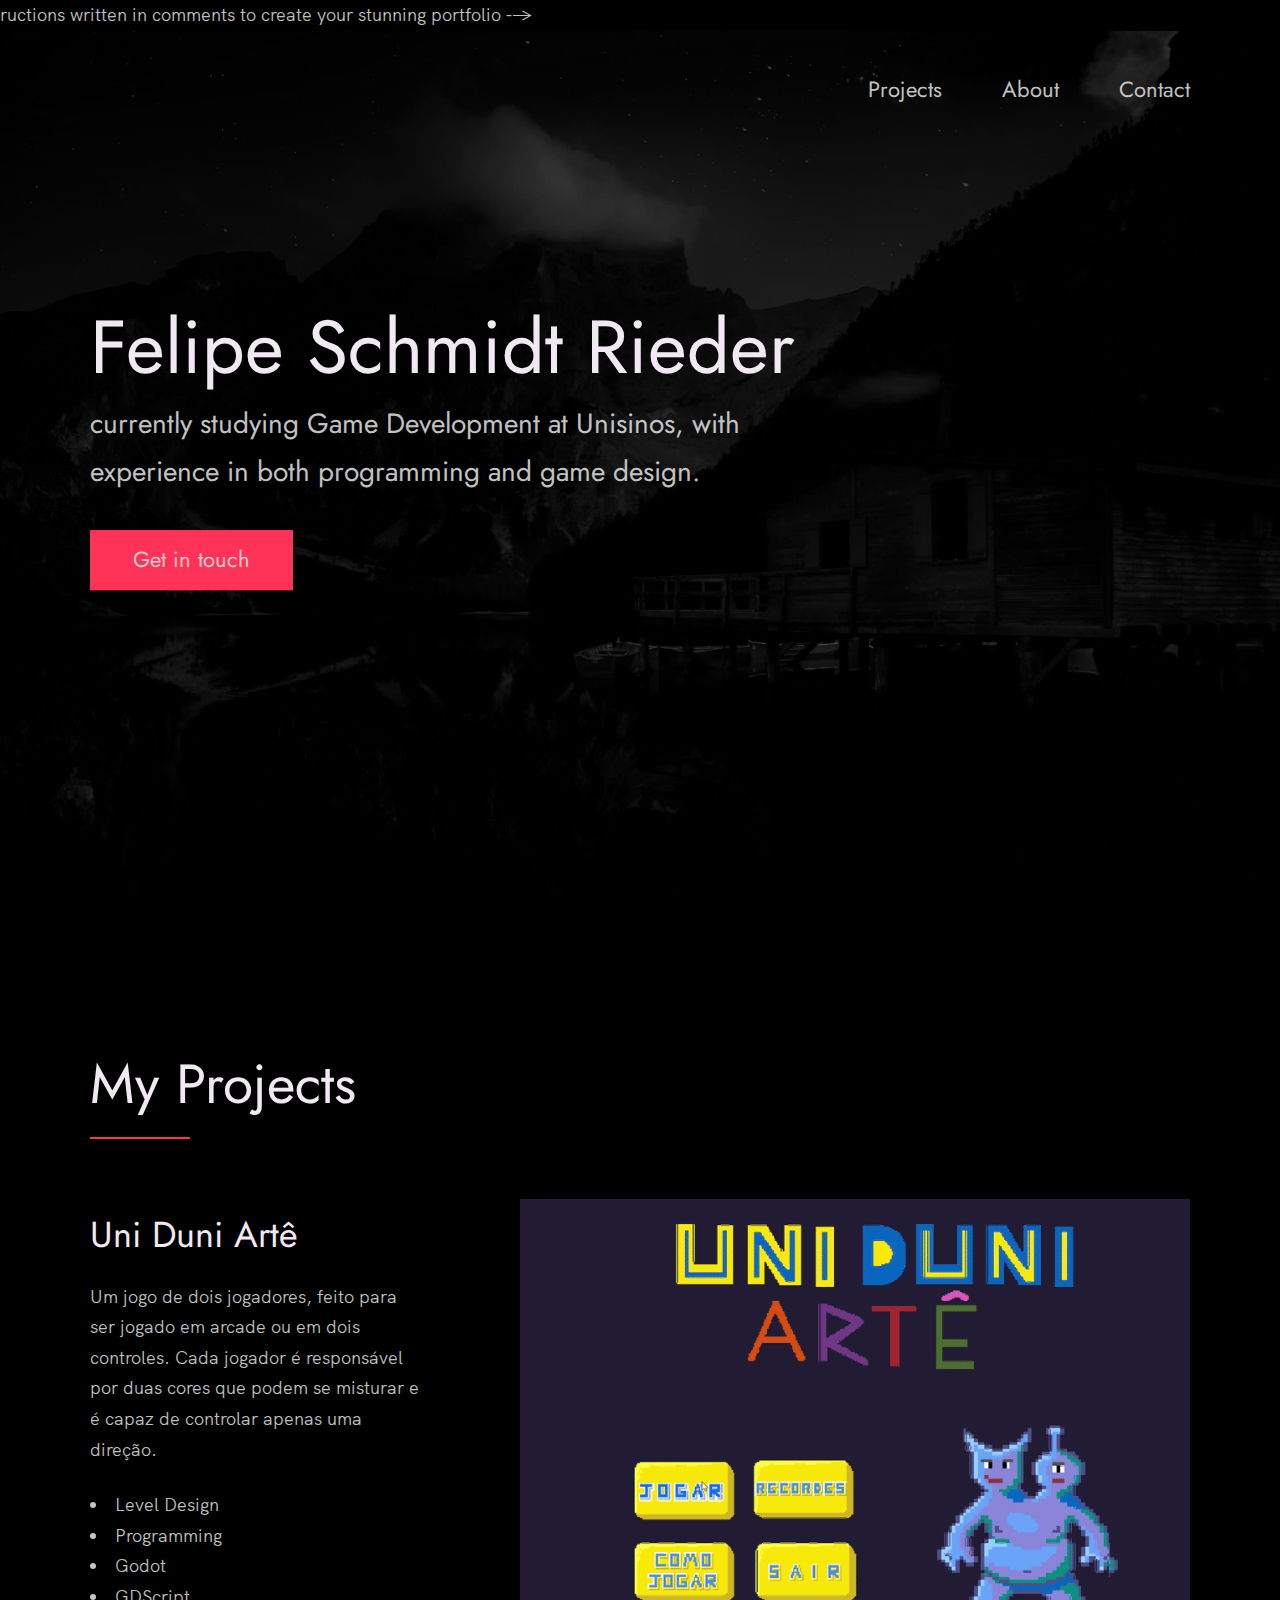
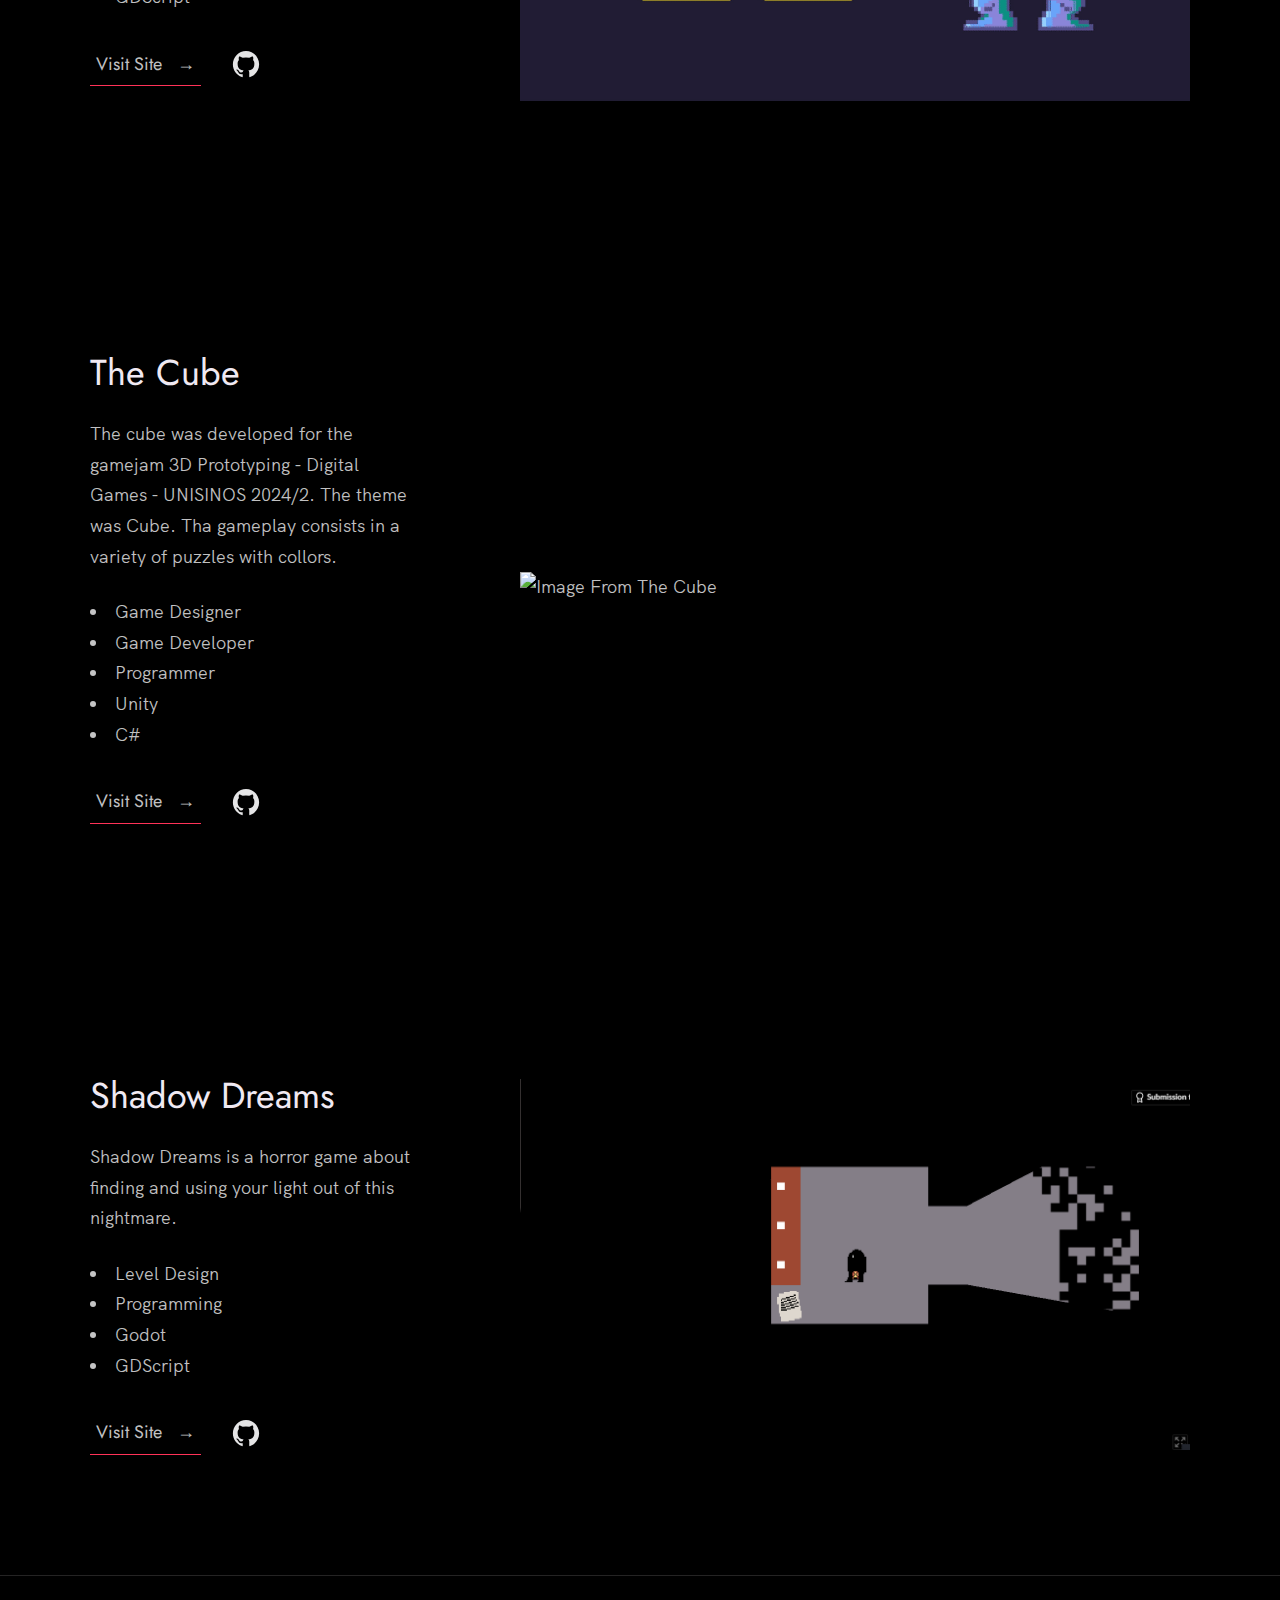
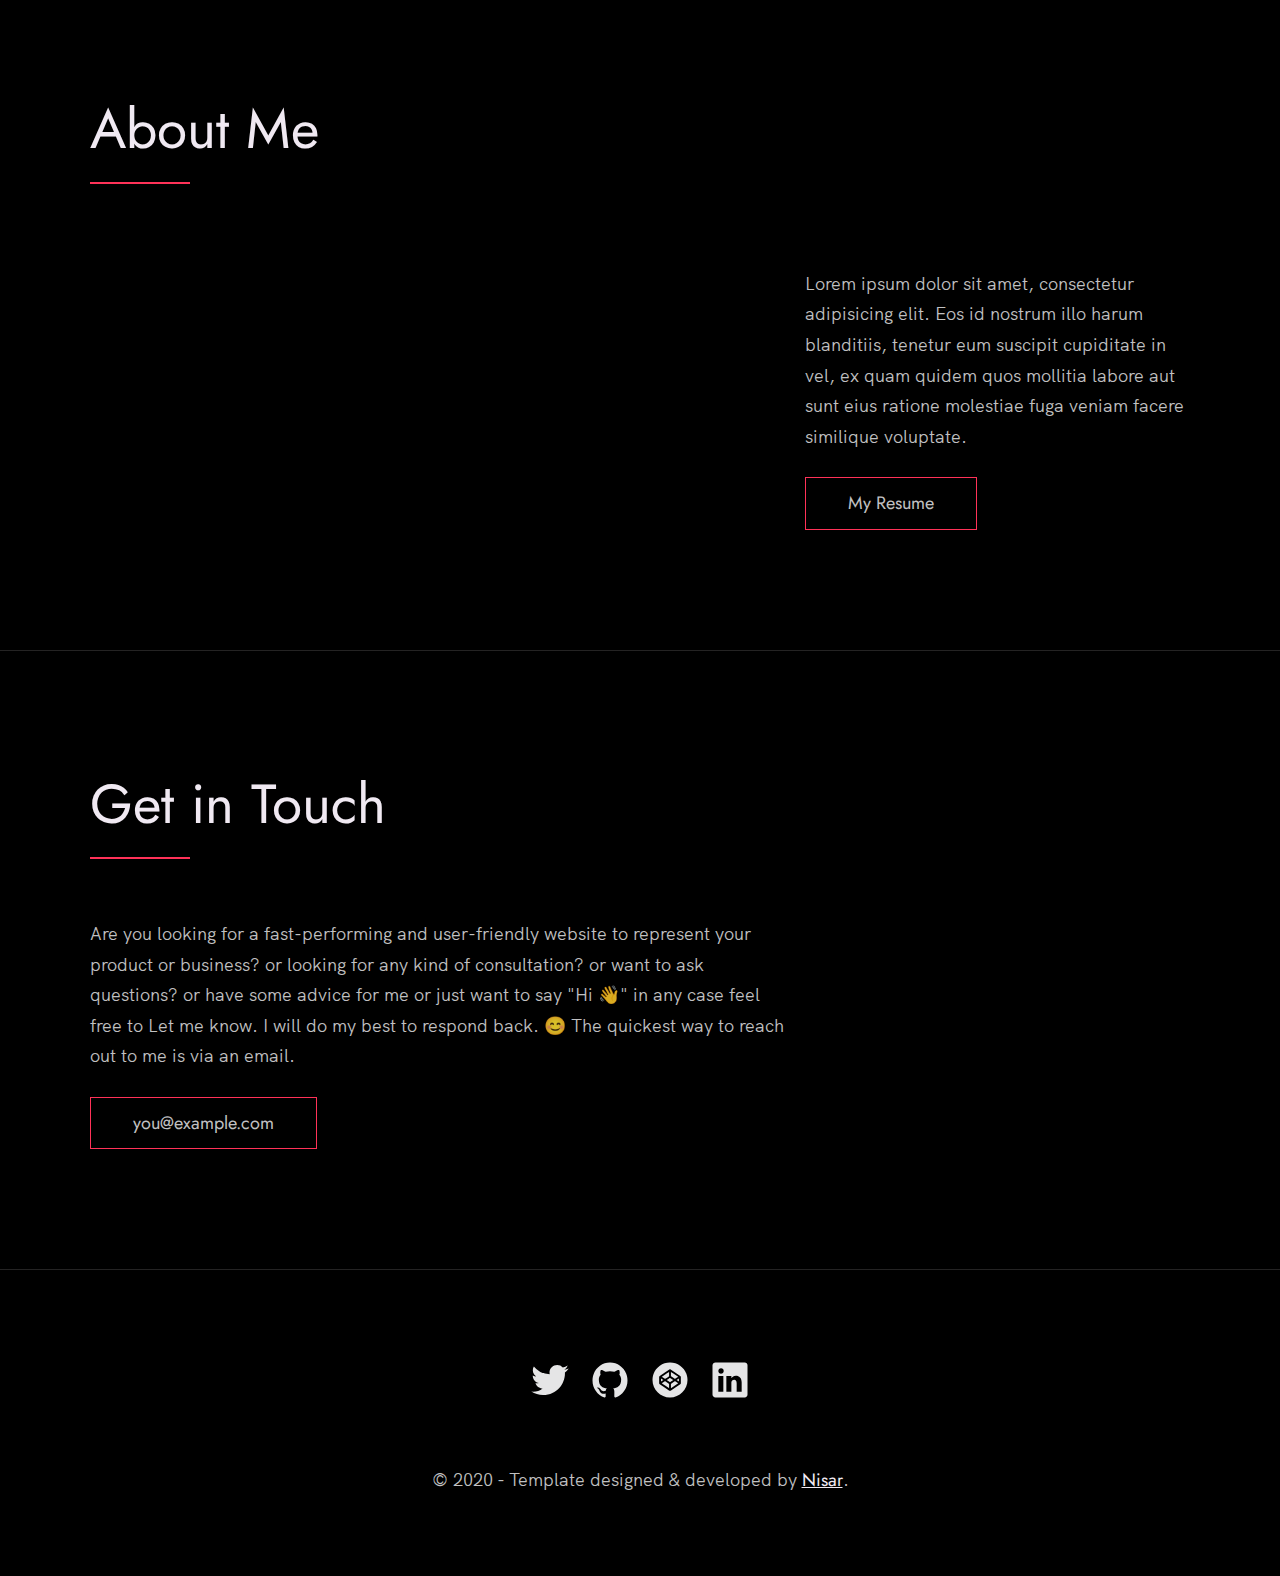
==== index.html @ ed2db5cf "Merge branch 'main' of https://github.com/feliperieder/githubPortfolio" ====
ructions written in comments to create your stunning portfolio
-->

<!DOCTYPE html>
<html lang="en">

<head>
  <meta charset="UTF-8" />
  <meta name="viewport" content="width=device-width, initial-scale=1.0" />
  <link rel="shortcut icon" type="image/png" href="./images/favicon.png" />

  <!-- Put your site title here -->
  <title>
    Felipe Schmidt Rieder | A Brazilian Game Dev
  </title>

  <meta name="Game Dev" content="A Brazilian game dev. Graduaiting in UNISINOS Porto Alegre as a Game developer. Familiarity with Godot and Unity. Have knowledge in Python, C# and C++">
  <!-- Add some coding keywords below, Ex: (React, CSS etc) -->
  <meta name="C#, Python, Unity, Godot, VSCode, GitHub" content="Felipe Schmidt Rieder, Godot Game Dev, Unity Game dev, Indie Game Dev, UNISINOS, C#, Python" />
  <link rel="stylesheet" href="index.css" />
</head>

<body>

  <!-- ***** Header ***** -->

  <header class="header" role="banner" id="top">
    <div class="row">
      <nav class="nav" role="navigation">
        <ul class="nav__items">
          <li class="nav__item"><a href="#work" class="nav__link">Projects</a></li>
          <li class="nav__item">
            <a href="#about" class="nav__link">About</a>
          </li>
          <li class="nav__item">
            <a href="#contact" class="nav__link">Contact</a>
          </li>
        </ul>
      </nav>
    </div>
    <div class="header__text-box row">
      <div class="header__text">
        <h1 class="heading-primary">
          <!-- Replace the following name with your name -->
          <span>Felipe Schmidt Rieder</span>
        </h1>
        <!-- Put a small paragraph about yourself -->
        <p>currently studying Game Development at Unisinos, with experience in both programming and game design.</p>
        <a href="#contact" class="btn btn--pink">Get in touch</a>
      </div>
    </div>
  </header>

  <main role="main">

    <!-- ***** Work ***** -->

    <section class="work" id="work">
      <div class="row">
        <h2>My Projects</h2>
        <div class="work__boxes">

          <div class="work__box">
            <div class="work__text">
              <h3>Uni Duni Artê</h3>
              <p>
                Um jogo de dois jogadores, feito para ser jogado em arcade ou em dois controles. Cada jogador é responsável por duas cores que podem se misturar e é capaz de controlar apenas uma direção.
              </p>
              <ul class="work__list">
                <li>Level Design</li>
                <li>Programming</li>
                <li>Godot</li>
                <li>GDScript</li>
              </ul>

              <div class="work__links">
                <a href="https://roedor.itch.io/uni-duni-art" target="_blank" class="link__text">
                  Visit Site <span>&rarr;</span>
                </a>
                <a href="https://github.com/feliperieder/ultimate-color" title="View Source Code" target="_blank">
                  <img src="./images/github.svg" class="work__code" alt="GitHub">
                </a>
              </div>
            </div>
            <div class="work__image-box">
              <img src="./images/UNIDUNIARTGIF.gif" class="work__image" alt="Gif from Uni Duni Artê" />
            </div>
          </div>

          <div class="work__box">
            <div class="work__text">
              <h3>The Cube</h3>
              <p>
                The cube was developed for the gamejam 3D Prototyping - Digital Games - UNISINOS 2024/2. The theme was Cube. Tha gameplay consists in a variety of puzzles with collors.
              </p>
              <ul class="work__list">
                <li>Game Designer</li>
                <li>Game Developer</li>
                <li>Programmer</li>
                <li>Unity</li>
                <li>C#</li>
              </ul>

              <div class="work__links">
                <a href="https://roedor.itch.io/the-cube" target="_blank" class="link__text">
                  Visit Site <span>&rarr;</span>
                </a>
                <a href="https://github.com/feliperieder/Point-and-Click" title="View Source Code" target="_blank">
                  <img src="./images/github.svg" class="work__code" title="View Source Code" alt="GitHub">
                </a>
              </div>
            </div>
            <div class="work__image-box">
              <img src="./images/POINTANDCLICKGIF.gif" class="work__image" alt="Image From The Cube" />
            </div>
          </div>

          <div class="work__box">
            <div class="work__text">
              <h3>Shadow Dreams</h3>
              <p>
                Shadow Dreams is a horror game about finding and using your light out of this nightmare.
              </p>
              <ul class="work__list">
                <li>Level Design</li>
                <li>Programming</li>
                <li>Godot</li>
                <li>GDScript</li>
              </ul>

              <div class="work__links">
                <a href="https://roedor.itch.io/shadow-dreams" target="_blank" class="link__text">
                  Visit Site <span>&rarr;</span>
                </a>
                <a href="https://github.com/feliperieder/ShadowDream" title="View Source Code" target="_blank">
                  <img src="./images/github.svg" class="work__code" title="View Source Code" alt="GitHub">
                </a>
              </div>
            </div>
            <div class="work__image-box">
              <img src="./images/Shadow Dreams.png" class="work__image" alt="Image from Shadow Dreams" />
            </div>
          </div>

        </div>
      </div>
    </section>

    <!-- ***** About ***** -->

    <section class="about" id="about">
      <div class="row">
        <h2>About Me</h2>
        <div class="about__content">
          <div class="about__text">
            <!-- Replace the below paragraph with info about yourself -->
            <p>
              Lorem ipsum dolor sit amet, consectetur adipisicing elit. Eos id
              nostrum illo harum blanditiis, tenetur eum suscipit cupiditate
              in vel, ex quam quidem quos mollitia labore aut sunt eius
              ratione molestiae fuga veniam facere similique voluptate.
            </p>
            <!-- Provide a link to your resume -->
            <a href="#" class="btn">My Resume</a>
          </div>

          <div class="about__photo-container">
            <!-- Add a nice photo of yourself -->
            <img class="about__photo" src="./images/syed-ali-hussnain.jpg" alt="" />
          </div>
        </div>
      </div>
    </section>
  </main>

  <!-- ***** Contact ***** -->

  <section class="contact" id="contact">
    <div class="row">
      <h2>Get in Touch</h2>
      <div class="contact__info">
        <p>
          Are you looking for a fast-performing and user-friendly website to
          represent your product or business? or looking for any kind of
          consultation? or want to ask questions? or have some advice for me
          or just want to say "Hi 👋" in any case feel free to Let me know. I
          will do my best to respond back. 😊 The quickest way to reach out to
          me is via an email.
        </p>
        <!-- Replace the email with yours -->
        <a href="mailto:you@example.com" class="btn">you@example.com</a>
      </div>
    </div>
  </section>

  <!-- ***** Footer ***** -->

  <footer role="contentinfo" class="footer">
    <div class="row">
      <!-- Update the links to point to your accounts -->
      <ul class="footer__social-links">
        <li class="footer__social-link-item">
          <a href="https://twitter.com/nisarhassan12/" title="Link to Twitter Profile">
            <img src="./images/twitter.svg" class="footer__social-image" alt="Twitter">
          </a>
        </li>
        <li class="footer__social-link-item">
          <a href="https://github.com/nisarhassan12/" title="Link to Github Profile">
            <img src="./images/github.svg" class="footer__social-image" alt="Github">
          </a>
        </li>
        <li class="footer__social-link-item">
          <a href="https://codepen.io/nisar_hassan" title="Link to Codepen Profile">
            <img src="./images/codepen.svg" class="footer__social-image" alt="Codepen">
          </a>
        </li>
        <li class="footer__social-link-item">
          <a href=https://www.linkedin.com/in/nisar-hassan-naqvi-413466199/">
            <img src="./images/linkedin.svg" title="Link to Linkedin Profile" class="footer__social-image" alt="Linkedin">
          </a>
        </li>
      </ul>

      <!-- If you give me some credit by keeping the below paragraph, will be huge for me 😊 Thanks. -->
      <p>
        &copy; 2020 - Template designed & developed by <a href="https://nisar.dev" class="link">Nisar</a>.
      </p>
      <div class="footer__github-buttons">
        <iframe
          src="https://ghbtns.com/github-btn.html?user=nisarhassan12&repo=portfolio-template&type=watch&count=true"
          frameborder="0" scrolling="0" width="170" height="20" title="Watch Portfolio Template on GitHub">
        </iframe>
      </div>
    </div>
  </footer>

  <a href="#top" class="back-to-top" title="Back to Top">
    <img src="./images/arrow-up.svg" alt="Back to Top" class="back-to-top__image"/>
  </a>
  <script src="./index.js"></script>
</body>

</html>
---- index.css ----
/* --------------------------------------- */
/* ----- Basic Setup ----- */
/* --------------------------------------- */

@font-face {
    font-family: 'Hk Grotesk';
    font-style: normal;
    font-weight: 400;
    src: url('./fonts/HKGrotesk-Regular.woff') format('woff');
}

@font-face {
    font-family: 'Jost';
    font-style: normal;
    font-weight: 400;
    src: url('./fonts/Jost-Regular.ttf') format('woff');
}

* {
    margin: 0;
    padding: 0;
    box-sizing: inherit;
}

:root {
    --font-size-small: 1.8rem;
    --font-size-normal: 2.2rem;
    --font-size-medium: 2.8rem;
    --font-size-medium-1: 3.6rem;
    --font-size-large: 5.5rem;
    --font-size-huge: 7.5rem;
    --font-stack: 'Hk Grotesk', sans-serif;

    --line-height-normal: 1.7;
    --line-height-small: 1.2;

    --black: #000;
    --pink: #ff3258;
    --white: #f0e9f2;
    --white-1: #e5e5e6da;


    --container-max-width: 1180px;
    --container-normal-width: 800px;
    --container-medium-width: 700px; 
    --container-small-width: 500px;

    --gutter-huge: 12rem;
    --gutter-medium: 6rem;
    --gutter-normal: 3rem;
    --gutter-small-1: 2.5rem;
    --gutter-small: 2rem;

    --border-light: 1px solid rgb(36, 35, 35);
}

html {
    font-size: 62.5%; /* (16/10)*100 = 62.5% => 1rem = 10px */
    box-sizing: border-box;
    scroll-behavior: smooth;
}

@media(max-width: 1000px) {
    html {
        font-size: 52%;
    }
}

body {
    font-size: var(--font-size-small);
    font-family: var(--font-stack);
    font-weight: 400;
    color: var(--white-1);
    line-height: var(--line-height-normal);
    background: var(--black);
    overflow-x: hidden;
}

.row {
    max-width: var(--container-max-width);
    margin: 0 auto;
}

@media(max-width: 1340px) {
    .row {
        max-width: 1100px;
    }
}

@media(max-width: 1240px) {
    .row {
        padding: 0 var(--gutter-medium);
    }
}

@media(max-width: 600px) {
    .row {
        padding: 0 var(--gutter-normal);
    }
}

@media(max-width: 600px) {
    .row {
        padding: 0 var(--gutter-small);
    }
}

section {
    padding: var(--gutter-huge) 0;
    border-bottom: var(--border-light);
}

img {
    object-fit: contain;
    max-width: 100%;
}

/* --------------------------------------- */
/* ----- Headlines and Paragraphs ----- */
/* --------------------------------------- */

h1,
h2,
h3 {
    font-family: 'Jost', sans-serif;
    font-weight: 400;
    line-height: var(--line-height-small);
    color: var(--white);
}

.heading-primary {
    line-height: 1;
    font-size: var(--font-size-huge);
    font-weight: 400;
}

@media(max-width: 900px) {
    .heading-primary {
        font-size: 6.5rem;
    }
}

h2 {
    font-size: var(--font-size-large);
    margin-bottom: var(--gutter-medium);
}

h2::after {
    content: '';
    display: block;
    height: 2px;
    width: 10rem;
    background: var(--pink);
    margin: var(--gutter-small) 0;
}

h3 {
    font-size: var(--font-size-medium-1);
    margin-bottom: var(--gutter-small);
}

@media(max-width: 500px) {
    .heading-primary {
        font-size: var(--font-size-large);
    }

    h2 {
        font-size: var(--font-size-medium-1);
    }

    h3 {
        font-size: var(--font-size-medium);
    }
}

p {
    margin: var(--gutter-small-1) 0;
}

@media(max-width: 900px) {
    p { 
        max-width: var(--container-small-width);
    }
}

/* --------------------------------------- */
/* ----- Buttons and Links ----- */
/* --------------------------------------- */

a {
    color: var(--white);
    font-weight: 400;
    font-family: 'Jost', sans-serif;
    transition: all .2s;
    outline: 2px solid transparent;
}

::-moz-focus-inner {
    border: 0;
}

button:focus,
a:focus {
    outline: 2px solid var(--pink);
}

body:not(.user-is-tabbing) button:focus,
body:not(.user-is-tabbing) a:focus {
    outline: none;
}

.link:hover {
    color: var(--pink);
}

.btn {
    position: relative;
    display: inline-block;
    padding: 1rem 4.2rem;
    text-decoration: none;
    color: inherit;
    border: 1px solid  var(--pink);
    font-weight: 400;
}

.btn:focus {
    outline: none;
}

.btn::after {
    content: '';
    display: block;
    position: absolute;
    top: 0;
    left: 0;
    right: 100%;
    background: var(--white);
    height: 100%;
    z-index: -1;
    transition: all 0.2s cubic-bezier(1, 0.68, 0.16, 0.9);
}

.btn:hover::after,
.btn:focus::after {
    right: 0;
    background: var(--pink);
}

.btn--pink {
    background: var(--pink);
    transition: all 0.2s;
}

.btn--pink::after {
    display: none;
}

.btn--pink:hover,
.btn--pink:focus {
    background: transparent;
}

.link__text {
    position: relative;
    display: inline-block;
    padding: .6rem;
    color: inherit;
    text-decoration: none;
    border-bottom: 1px solid var(--pink);
}

.link__text::after {
    content: '';
    display: block;
    position: absolute;
    top: 0;
    left: 0;
    right: 100%;
    background: var(--white);
    height: 100%;
    z-index: -1;
    transition: all 0.2s cubic-bezier(1, 0.68, 0.16, 0.9);
}

.link__text:focus {
    outline: none;
}

.link__text:hover::after,
.link__text:focus:after {
    right: 0;
    background: var(--pink);
}

.link__text span {
    padding-left: 1rem;
    font-family: sans-serif;
}

/* ----- Back to Top ----- */

.back-to-top {
    position: fixed;
    bottom: 4rem;
    right: 4rem;
    display: flex;
    justify-content: center;
    align-items: center;
    height: 5.5rem;
    width: 5.5rem;
    background-color: var(--pink);
    border-radius: 50%;
    z-index: 10;
    visibility: hidden;
    transition: all .4s;
}

.back-to-top__image {
    height: 70%;
}

@media(max-width: 900px) {
    .back-to-top {
        right: 2rem;
    }
}

@media(max-width: 500px) {
    .back-to-top {
        right: 1rem;
    }
}

/* --------------------------------------- */
/* ----- Navigation ----- */
/* --------------------------------------- */

.nav {
    display: flex;
    justify-content: flex-end;
    padding: var(--gutter-normal) 0;
}

.nav__items {
    display: flex;
    list-style: none;
}

.nav__item:not(:last-child) {
    margin-right: var(--gutter-medium);
}

@media(max-width: 500px) {
    .nav {
        justify-content: center;
    }
}

@media(max-width: 400px) {
    .nav__item:not(:last-child) {
        margin-right: var(--gutter-normal);
    }
}

@media(max-width: 300px) {
    .nav {
        font-size: var(--font-size-small);
    }
}

.nav__link {
    position: relative;
    display: inline-block;
    padding: 1rem 0;
    text-decoration: none;
    color: inherit;
    transition: all .2s;
}

.nav__link::after {
    content: '';
    position: absolute;
    bottom: 0;
    left: 0;
    right: 100%;
    display: inline-block;
    height: 1rem;
    background: var(--white);
    transition: all 0.25s cubic-bezier(1, 0.68, 0.16, 0.9);
}

.nav__link:hover {
    color: var(--pink);
}

.nav__link:hover::after {
    right: 0;
    height: 2px;
    background: var(--pink);
}

/* --------------------------------------- */
/* ----- Header ----- */
/* --------------------------------------- */

.header {
    background: linear-gradient(rgba(0,0,0, .1), rgba(0,0,0, .4)), 
        url('./images/header.jpg');
    height: 100vh;
    background-size: cover;
    background-position: center;
    background-attachment: fixed;
    font-size: var(--font-size-normal);
}

.header__text {
    position: absolute;
    top: 50%;
    transform: translateY(-50%);
}

.header__text p {
    margin: 1.5rem 0 3.5rem;
    max-width: var(--container-medium-width);
    font-family: 'Jost', sans-serif;
    font-size: var(--font-size-medium);
}

@media(max-width: 500px) {
    .header {
        text-align: center;
    }

    .header__text p {
        transform: scale(.8);
    }
}

/* --------------------------------------- */
/* ----- Work ----- */
/* --------------------------------------- */

.work__box {
    display: flex;
    align-items: center;
}

@media(max-width: 900px) {
    .work__box {
        align-items: initial;
        flex-direction: column-reverse;
    }
}

.work__box:not(:last-child) {
    margin-bottom: 25rem;
}

@media(max-width: 500px) {
    .work__box:not(:last-child) {
        margin-bottom: 20rem;
    }
}

.work__links {
    display: flex;
    align-items: center;
}

.work__text {
    flex: 0 0 30%;
}

.work__list {
    /* list-style-type: square; */
    list-style-position: inside;
    margin-bottom: var(--gutter-normal);
}

.work__code {
    display: block;
    height: 3rem;
    margin-left: var(--gutter-normal);
    transition: all .3s;
}

.work__code:hover {
    transform: scale(1.2);
}

.work__image-box {
    margin-bottom: var(--gutter-normal);
}

@media(min-width: 901px) {
    .work__image-box {
        flex: 1;
        margin: 0 0 0 10rem;
    }
}

@media(max-width: 900px) {
    .work__code {
        height: 4rem;
    }
}

/* --------------------------------------- */
/* ----- Clients ----- */
/* --------------------------------------- */

.client__logos {
    display: flex;
    justify-content: space-between;
    filter: invert(100%) grayscale(100%) opacity(.8);
}

.client__logo {
    height: 6.5rem;
    max-width: 18rem;
}

@media(max-width: 1240px) {
    .client__logos {
        overflow-x: scroll;
        padding: var(--gutter-normal);
    }

    .client__logo:not(:last-of-type) {
        margin-right: var(--gutter-medium);
    }
}

/* --------------------------------------- */
/* ----- About ----- */
/* --------------------------------------- */

.about__content {
    display: flex;
    flex-direction: row-reverse;
    align-items: center;
}

@media(max-width: 900px) {
    .about__content {
        flex-direction: column-reverse;
        align-items: initial;
    }
}

.about__photo-container {
    margin-bottom: var(--gutter-normal);
}

@media(min-width: 901px) {
    .about__text {
        flex: 0 0 35%;
    }
    
    .about__photo-container {
        flex: 1;
        margin: 0 var(--gutter-huge) 0 0;
    }
}

/* --------------------------------------- */
/* ----- Contact ----- */
/* --------------------------------------- */

.contact__info {
    max-width: var(--container-medium-width);
}

/* --------------------------------------- */
/* ----- Footer ----- */
/* --------------------------------------- */

.footer {
    text-align: center;
    padding: var(--gutter-medium) 0 var(--gutter-normal);
}

.footer__social-links {
    display: flex;
    justify-content: center;
    padding: var(--gutter-normal) 0;
    list-style: none;
}

.footer__social-link-item:not(:last-of-type) {
    margin-right: var(--gutter-small);
}

.footer__social-image {
    height: 4rem;
}

.footer__github-buttons {
    display: flex;
    justify-content: center;
}

.footer__github-buttons iframe {
    height: 2.5rem;
    width: 84px;
    transform: translateY(3px);
}

@media(max-width: 500px) {
    .footer {
        padding: var(--gutter-medium) 0;
    } 
}
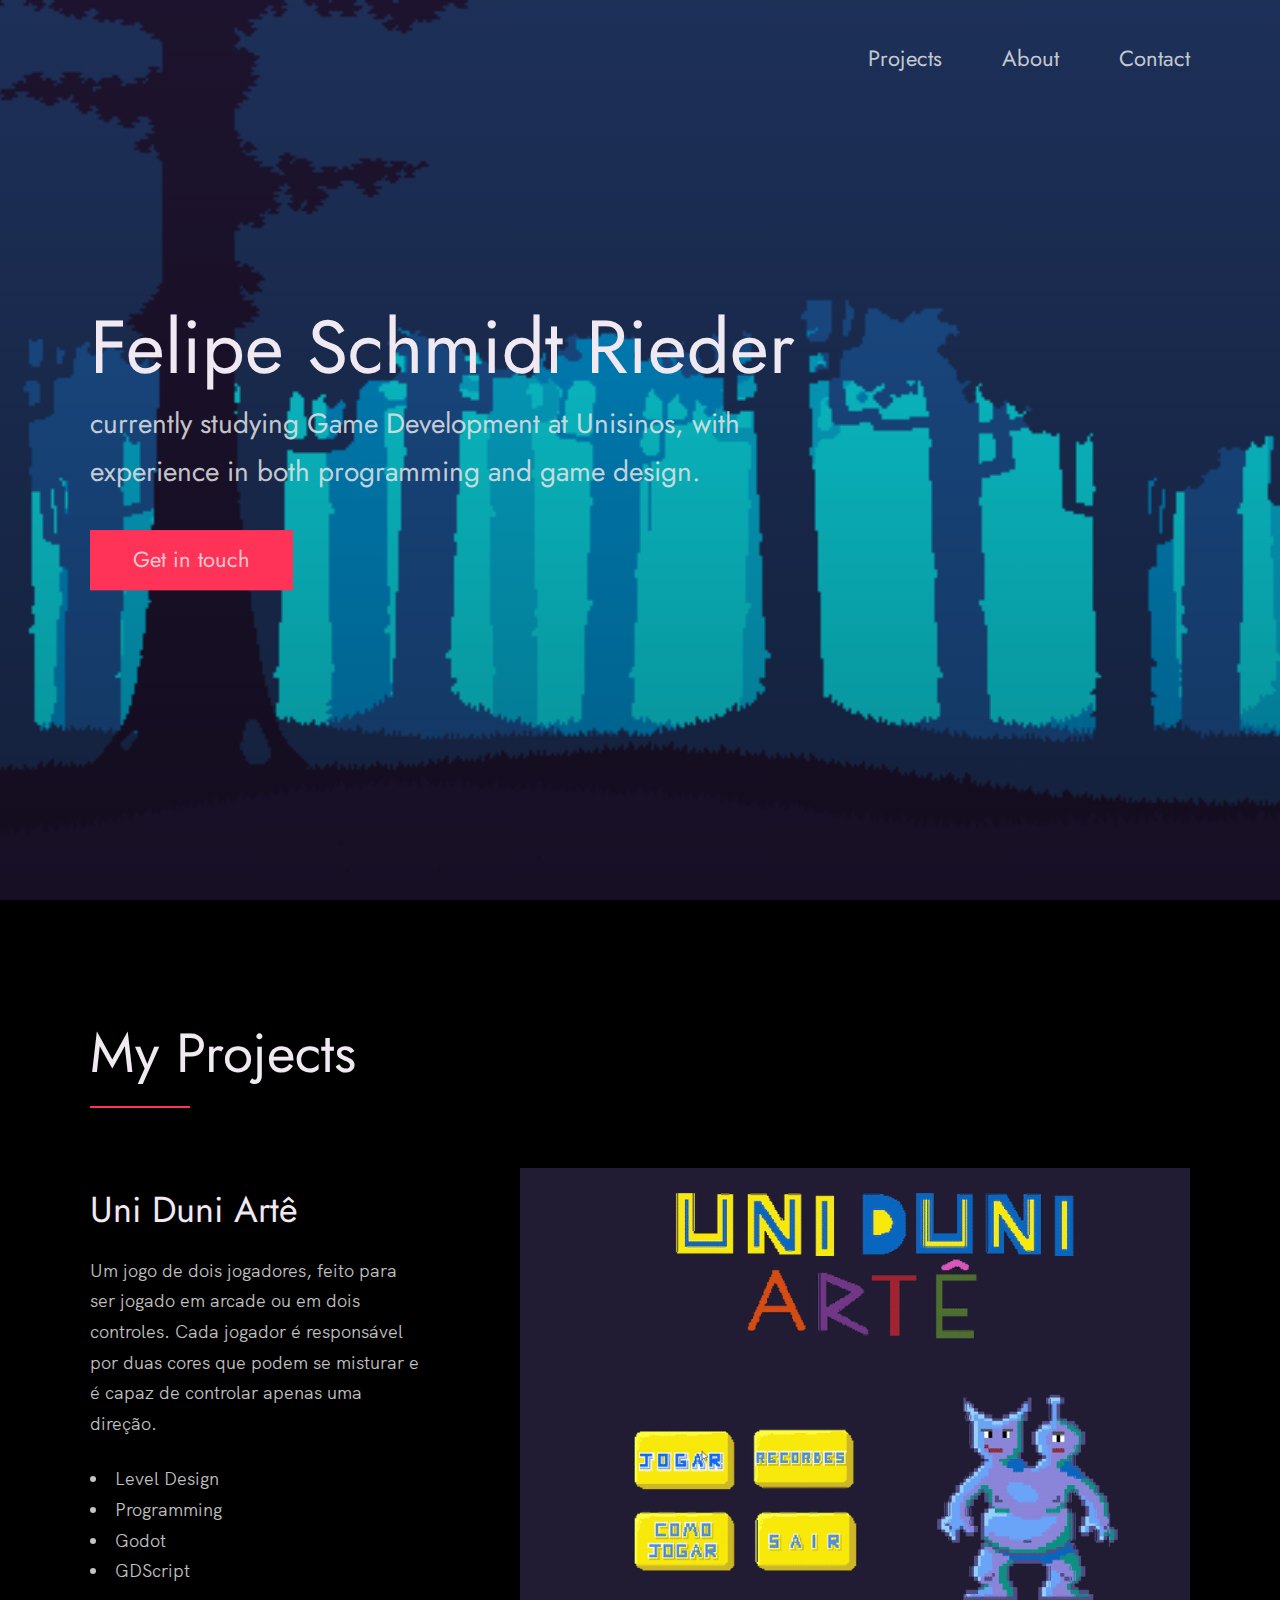
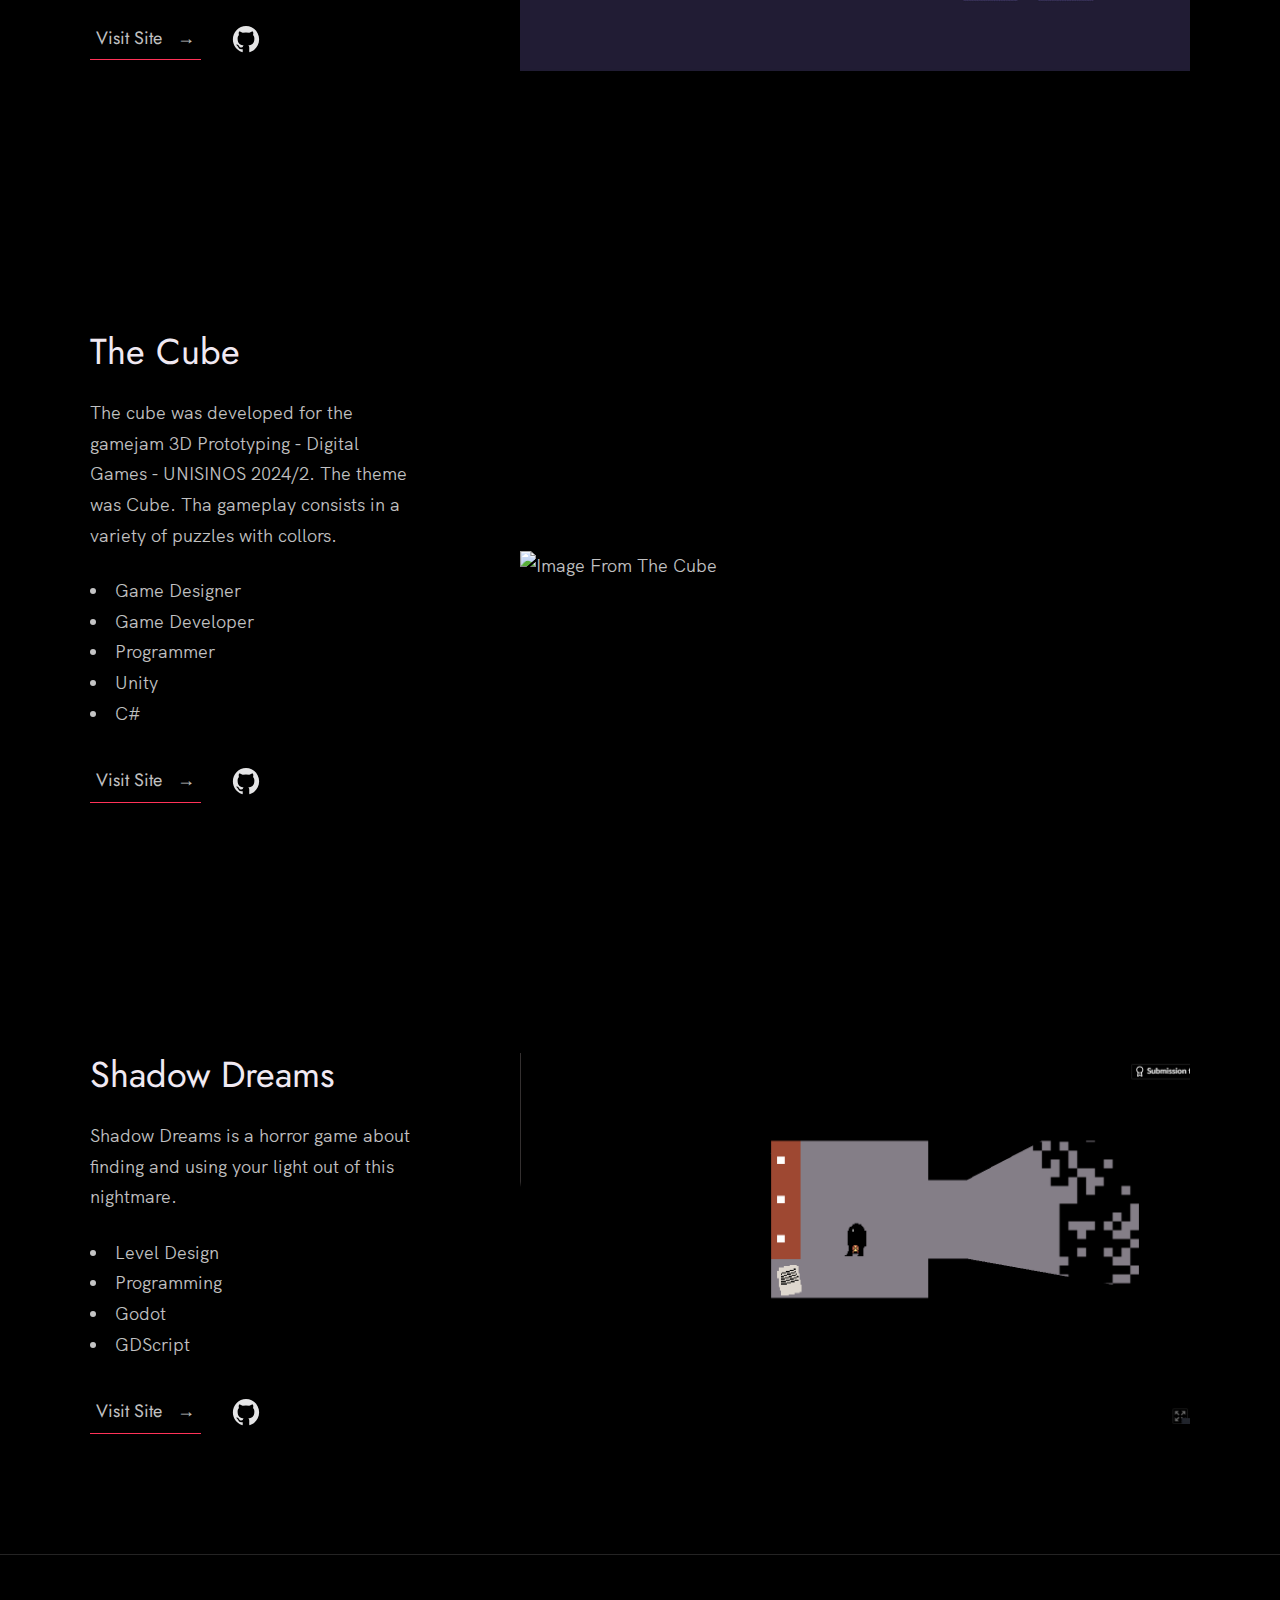
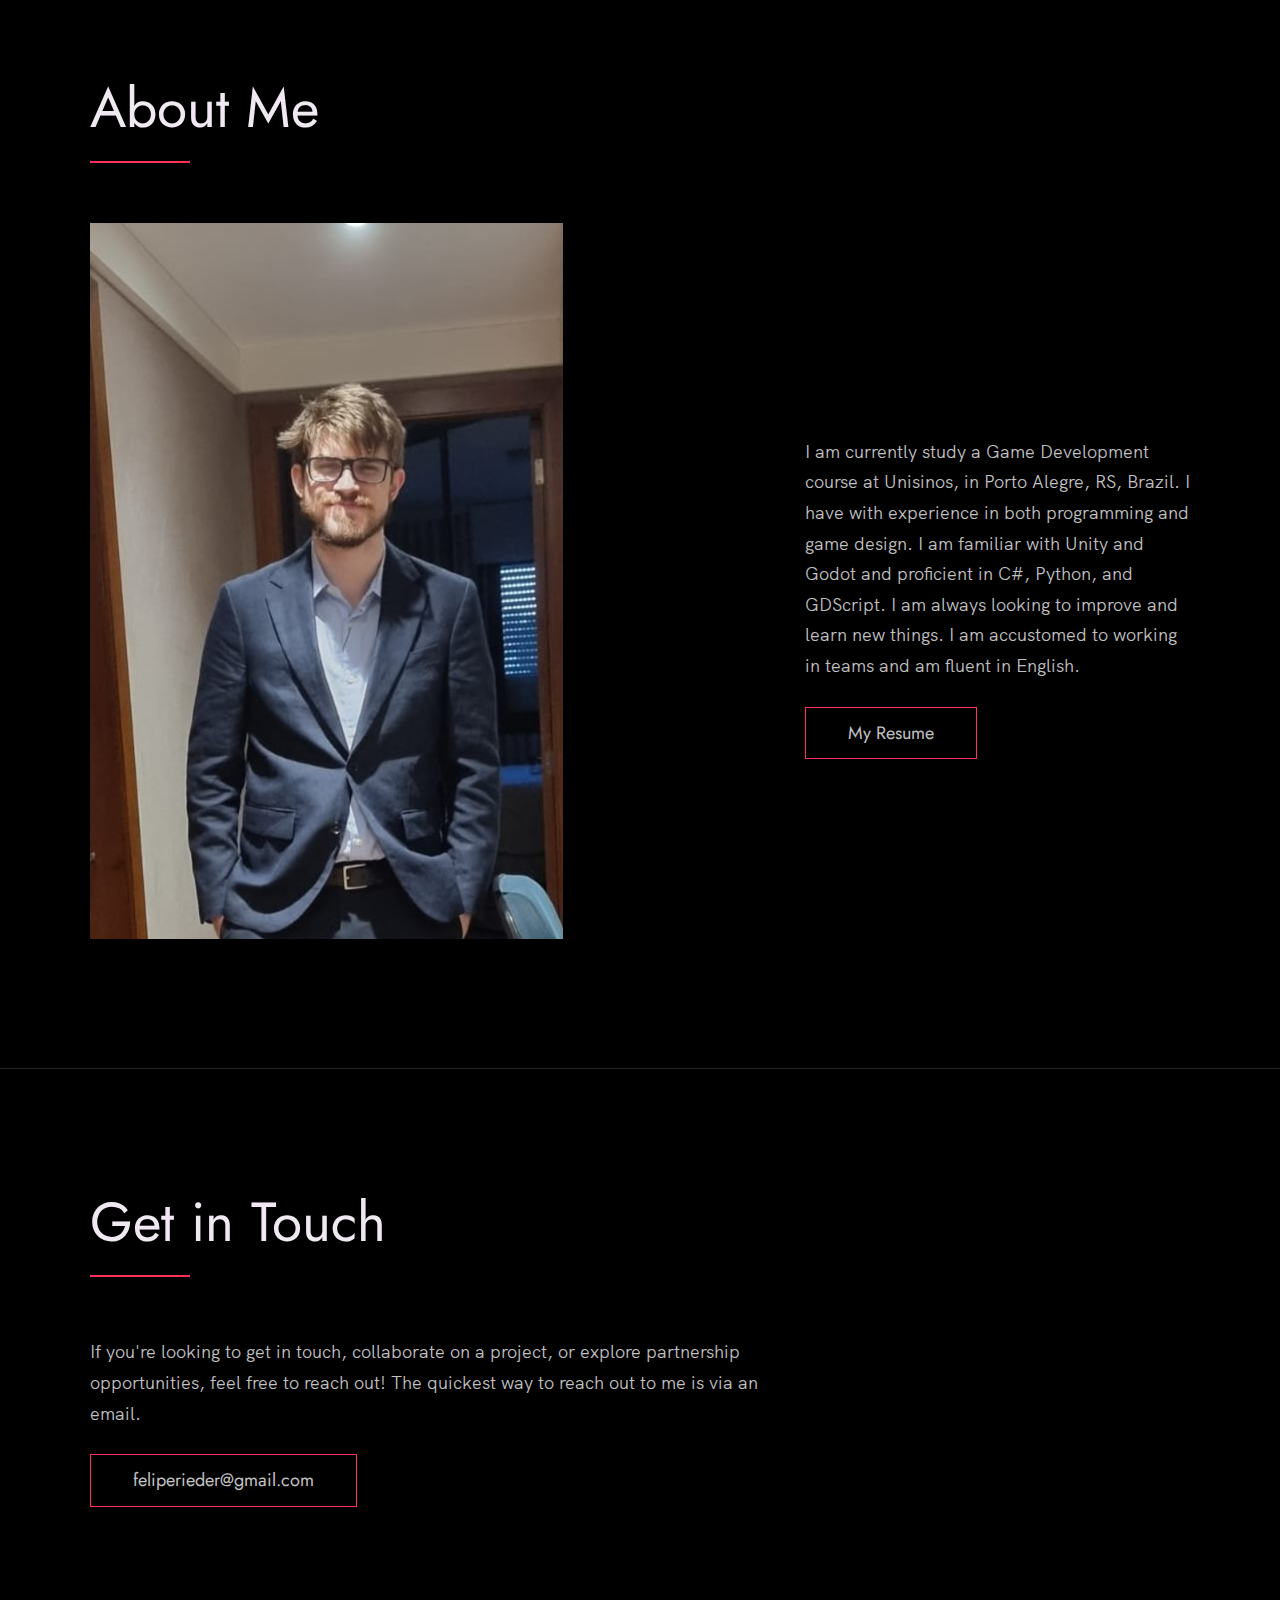
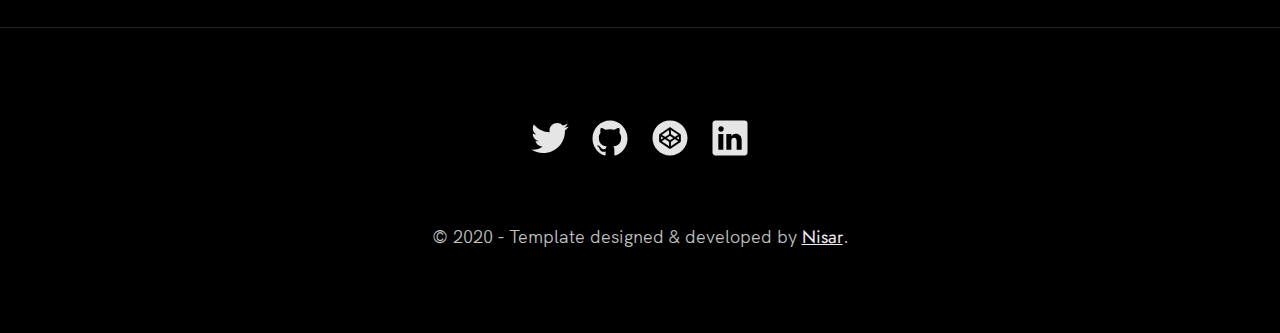
==== commit 115d39e0: "update" ====
--- a/index.html
+++ b/index.html
@@ -1,6 +1,3 @@
-ructions written in comments to create your stunning portfolio
--->
-
 <!DOCTYPE html>
 <html lang="en">
 
@@ -153,20 +150,17 @@
         <h2>About Me</h2>
         <div class="about__content">
           <div class="about__text">
-            <!-- Replace the below paragraph with info about yourself -->
             <p>
-              Lorem ipsum dolor sit amet, consectetur adipisicing elit. Eos id
-              nostrum illo harum blanditiis, tenetur eum suscipit cupiditate
-              in vel, ex quam quidem quos mollitia labore aut sunt eius
-              ratione molestiae fuga veniam facere similique voluptate.
+              I am currently study a Game Development course at Unisinos, in Porto Alegre, RS, Brazil. I have with experience in both programming and game design.
+               I am familiar with Unity and Godot and proficient in C#, Python, and GDScript.
+                I am always looking to improve and learn new things. I am accustomed to working in teams and am fluent in English.
             </p>
-            <!-- Provide a link to your resume -->
-            <a href="#" class="btn">My Resume</a>
+            <a href="arch/FelipeRiederGameDev_Curriculum (2).pdf" class="btn">My Resume</a>
           </div>
 
           <div class="about__photo-container">
             <!-- Add a nice photo of yourself -->
-            <img class="about__photo" src="./images/syed-ali-hussnain.jpg" alt="" />
+            <img class="about__photo" src="./images/WhatsApp Image 2025-03-07 at 19.23.08.JPG" alt="Me" />
           </div>
         </div>
       </div>
@@ -180,15 +174,11 @@
       <h2>Get in Touch</h2>
       <div class="contact__info">
         <p>
-          Are you looking for a fast-performing and user-friendly website to
-          represent your product or business? or looking for any kind of
-          consultation? or want to ask questions? or have some advice for me
-          or just want to say "Hi 👋" in any case feel free to Let me know. I
-          will do my best to respond back. 😊 The quickest way to reach out to
+          If you're looking to get in touch, collaborate on a project, or explore partnership opportunities, feel free to reach out! The quickest way to reach out to
           me is via an email.
         </p>
         <!-- Replace the email with yours -->
-        <a href="mailto:you@example.com" class="btn">you@example.com</a>
+        <a href="mailto:feliperieder@gmail.com" class="btn">feliperieder@gmail.com</a>
       </div>
     </div>
   </section>
--- a/index.css
+++ b/index.css
@@ -405,7 +405,7 @@
 
 .header {
     background: linear-gradient(rgba(0,0,0, .1), rgba(0,0,0, .4)), 
-        url('./images/header.jpg');
+        url('./images/7.png');
     height: 100vh;
     background-size: cover;
     background-position: center;
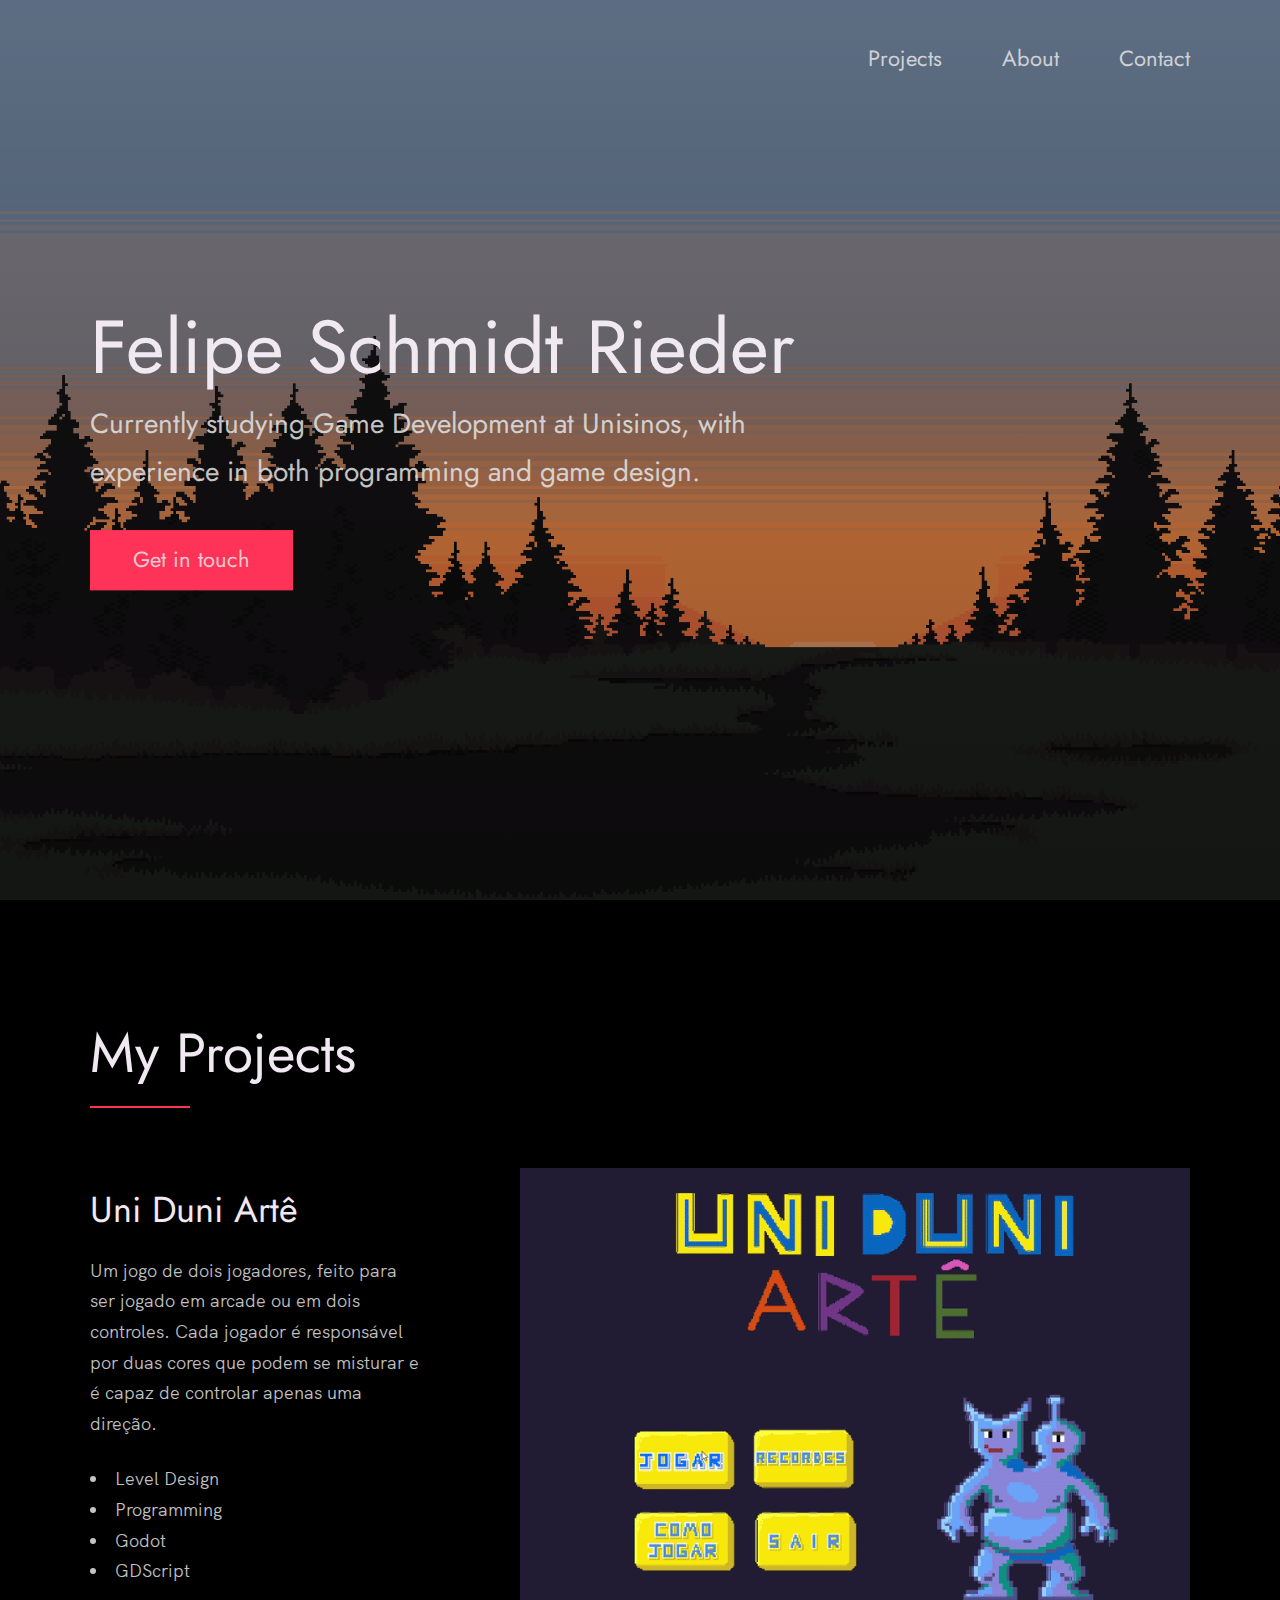
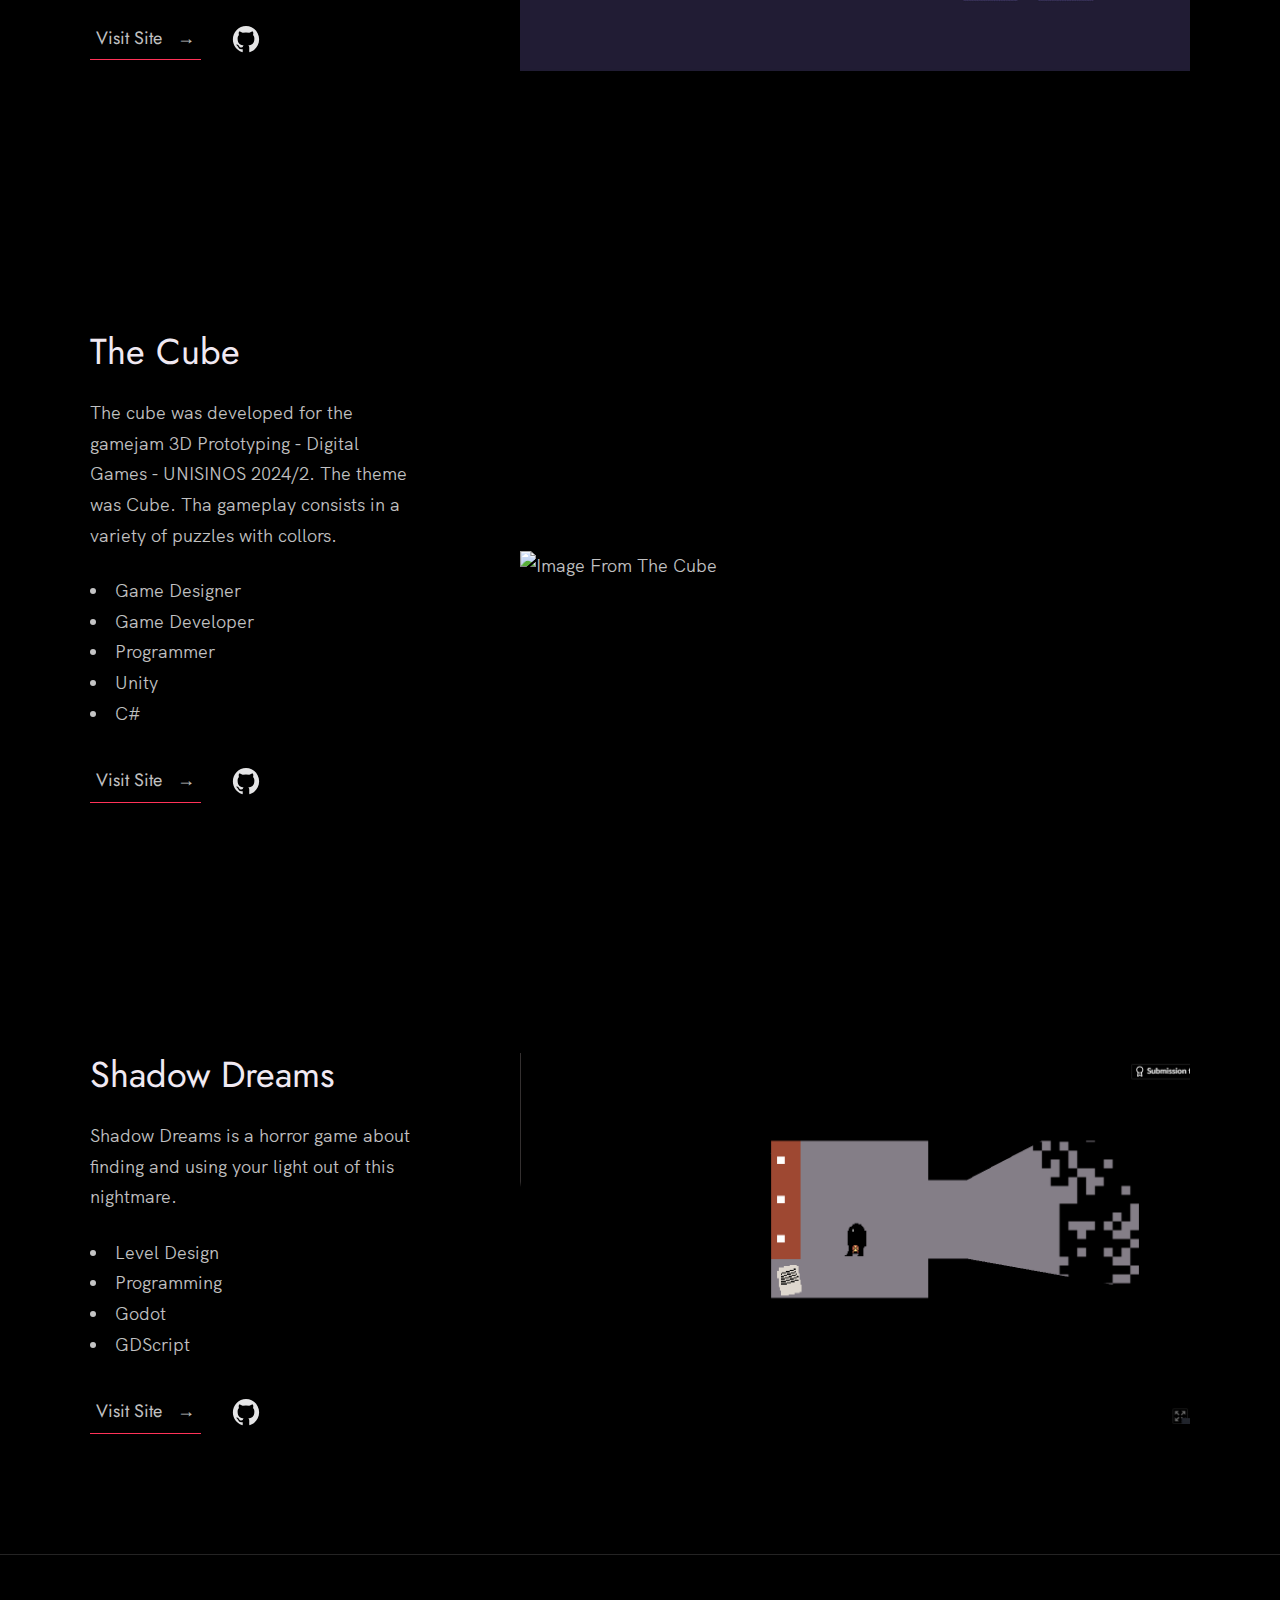
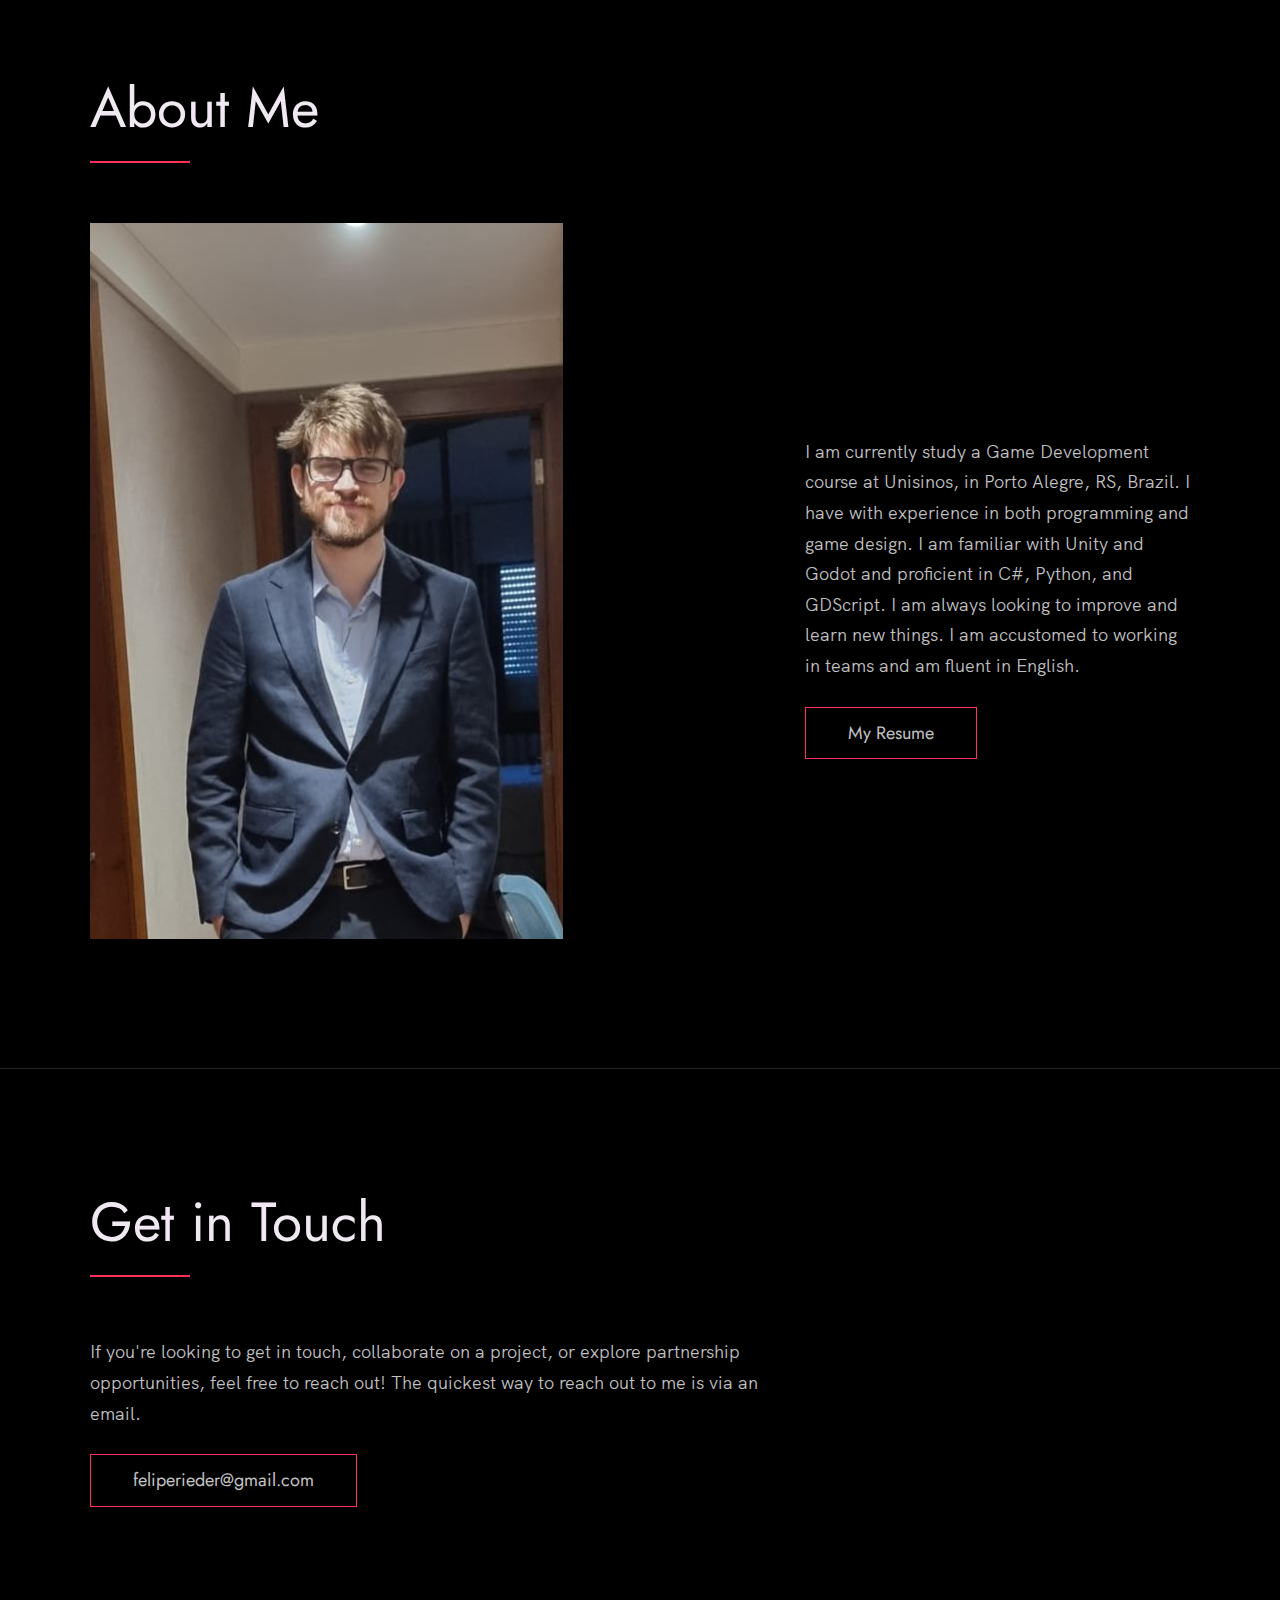
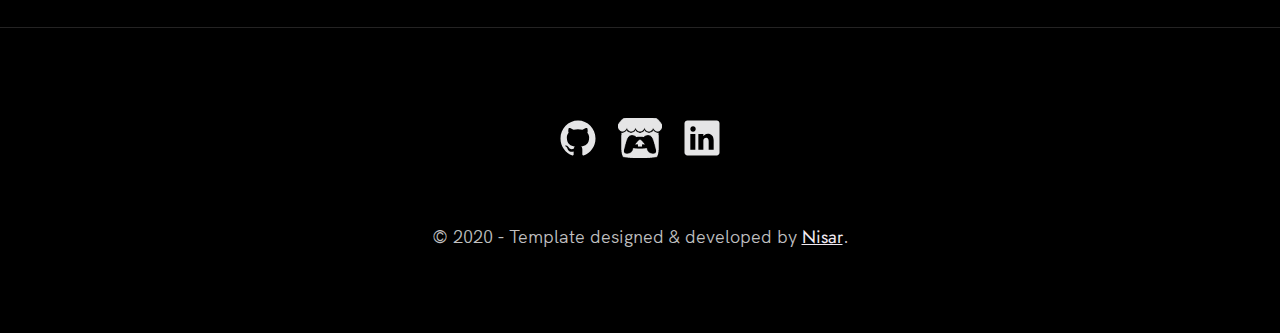
==== commit de74d654: "Final Update" ====
--- a/index.html
+++ b/index.html
@@ -42,7 +42,7 @@
           <span>Felipe Schmidt Rieder</span>
         </h1>
         <!-- Put a small paragraph about yourself -->
-        <p>currently studying Game Development at Unisinos, with experience in both programming and game design.</p>
+        <p>Currently studying Game Development at Unisinos, with experience in both programming and game design.</p>
         <a href="#contact" class="btn btn--pink">Get in touch</a>
       </div>
     </div>
@@ -190,22 +190,17 @@
       <!-- Update the links to point to your accounts -->
       <ul class="footer__social-links">
         <li class="footer__social-link-item">
-          <a href="https://twitter.com/nisarhassan12/" title="Link to Twitter Profile">
-            <img src="./images/twitter.svg" class="footer__social-image" alt="Twitter">
-          </a>
-        </li>
-        <li class="footer__social-link-item">
-          <a href="https://github.com/nisarhassan12/" title="Link to Github Profile">
+          <a href="https://github.com/feliperieder" title="Link to Github Profile">
             <img src="./images/github.svg" class="footer__social-image" alt="Github">
           </a>
         </li>
         <li class="footer__social-link-item">
-          <a href="https://codepen.io/nisar_hassan" title="Link to Codepen Profile">
-            <img src="./images/codepen.svg" class="footer__social-image" alt="Codepen">
+          <a href="https://roedor.itch.io" title="Link to Itch.io Profile">
+            <img src="./images/itchio-logo-textless-white.png" class="footer__social-image" alt="Itch.io">
           </a>
         </li>
         <li class="footer__social-link-item">
-          <a href=https://www.linkedin.com/in/nisar-hassan-naqvi-413466199/">
+          <a href="https://www.linkedin.com/in/felipe-rieder/">
             <img src="./images/linkedin.svg" title="Link to Linkedin Profile" class="footer__social-image" alt="Linkedin">
           </a>
         </li>
--- a/index.css
+++ b/index.css
@@ -405,7 +405,7 @@
 
 .header {
     background: linear-gradient(rgba(0,0,0, .1), rgba(0,0,0, .4)), 
-        url('./images/7.png');
+        url('./images/2304x1296.png');
     height: 100vh;
     background-size: cover;
     background-position: center;
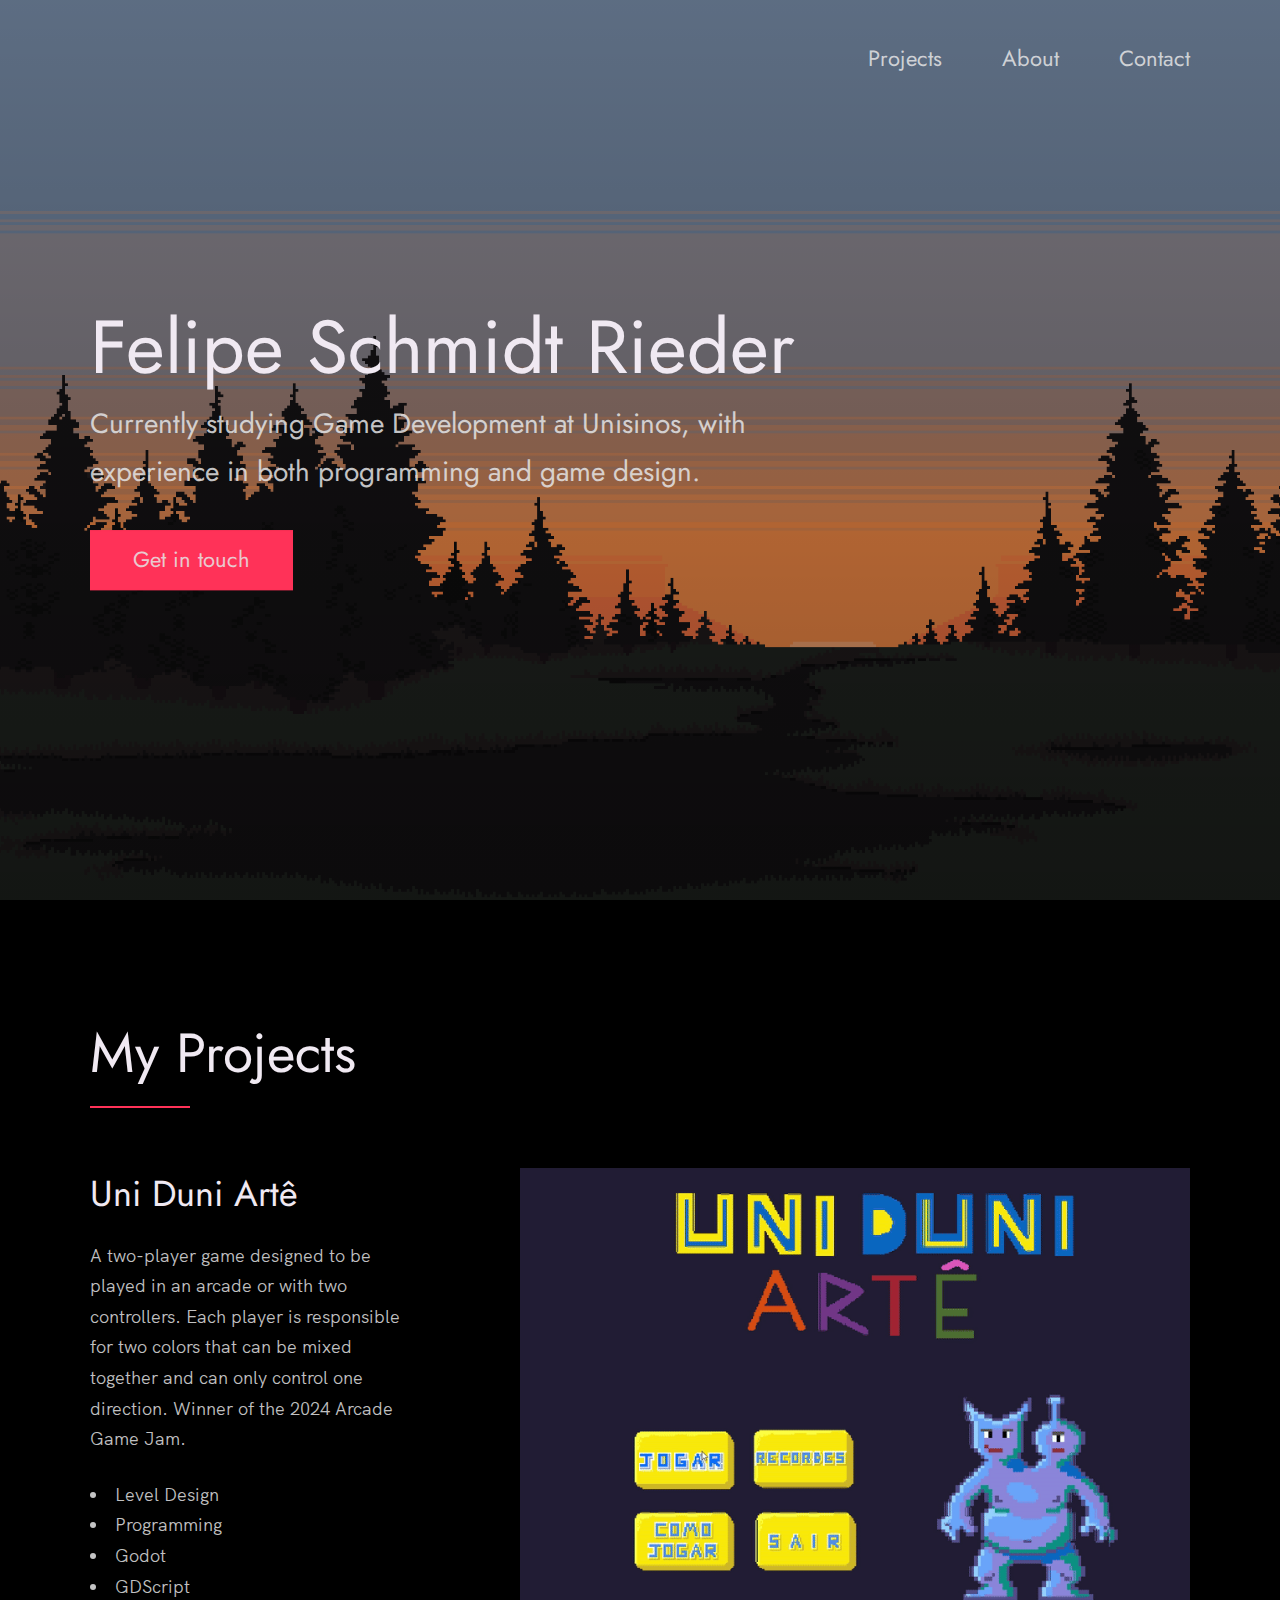
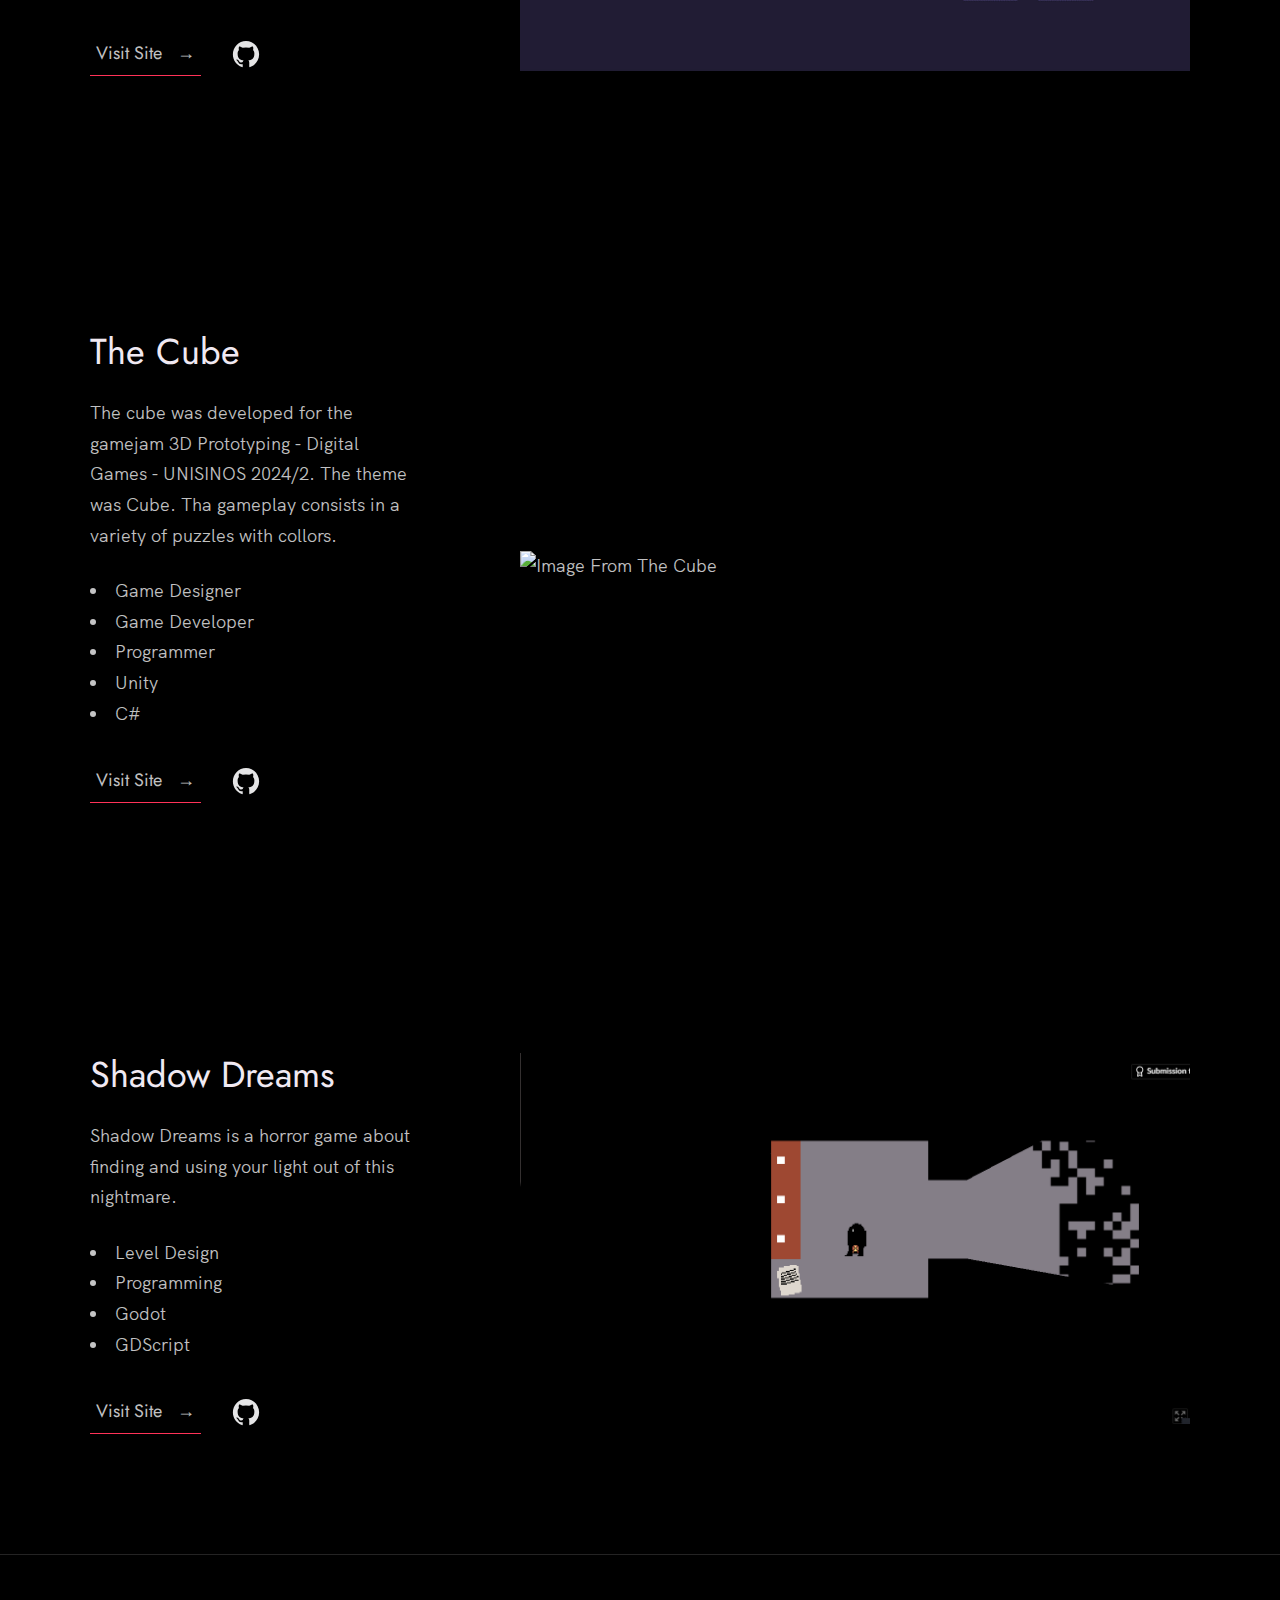
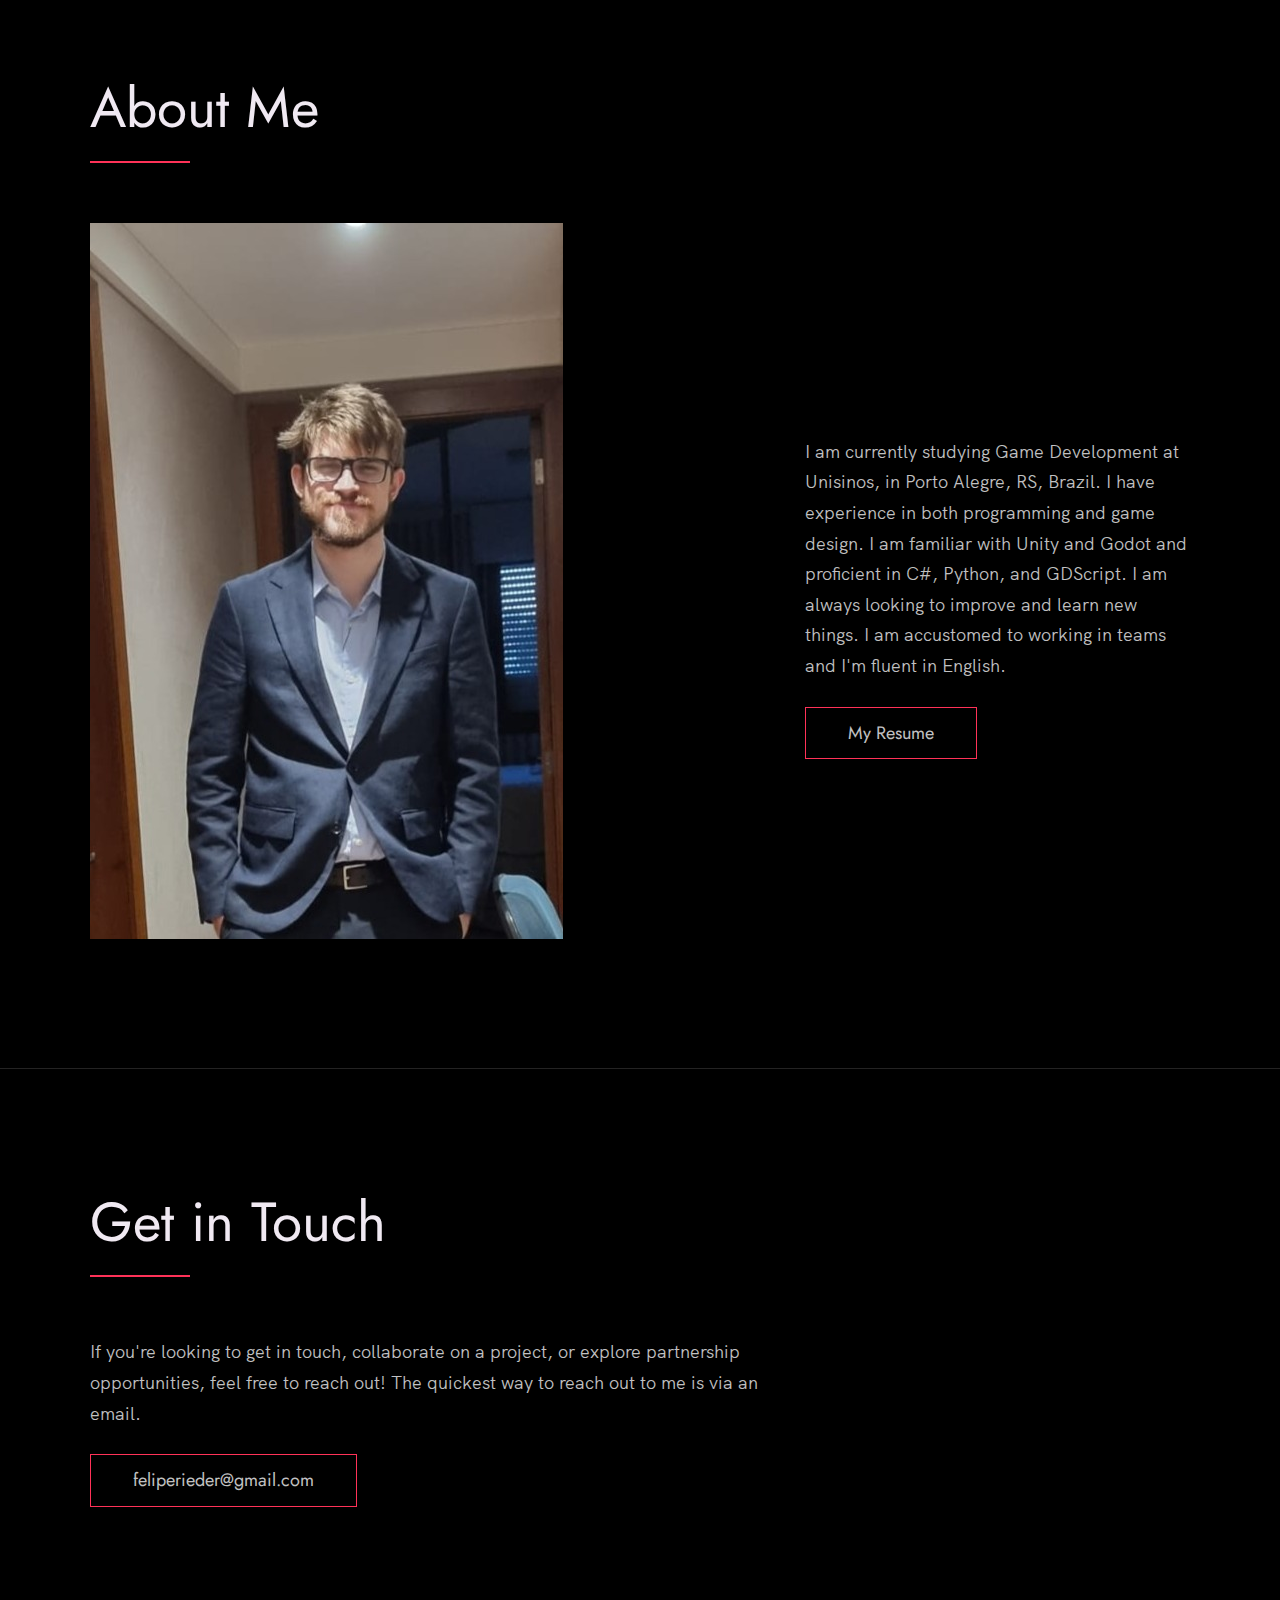
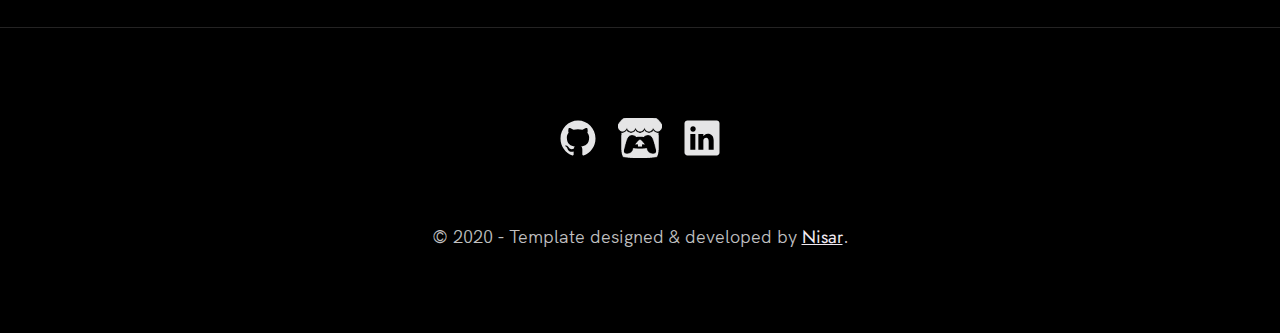
==== commit 2f743bee: "Update index.html" ====
--- a/index.html
+++ b/index.html
@@ -61,8 +61,7 @@
             <div class="work__text">
               <h3>Uni Duni Artê</h3>
               <p>
-                Um jogo de dois jogadores, feito para ser jogado em arcade ou em dois controles. Cada jogador é responsável por duas cores que podem se misturar e é capaz de controlar apenas uma direção.
-              </p>
+                A two-player game designed to be played in an arcade or with two controllers. Each player is responsible for two colors that can be mixed together and can only control one direction. Winner of the 2024 Arcade Game Jam.              </p>
               <ul class="work__list">
                 <li>Level Design</li>
                 <li>Programming</li>
@@ -151,9 +150,9 @@
         <div class="about__content">
           <div class="about__text">
             <p>
-              I am currently study a Game Development course at Unisinos, in Porto Alegre, RS, Brazil. I have with experience in both programming and game design.
+              I am currently studying Game Development at Unisinos, in Porto Alegre, RS, Brazil. I have experience in both programming and game design.
                I am familiar with Unity and Godot and proficient in C#, Python, and GDScript.
-                I am always looking to improve and learn new things. I am accustomed to working in teams and am fluent in English.
+                I am always looking to improve and learn new things. I am accustomed to working in teams and I'm fluent in English.
             </p>
             <a href="arch/FelipeRiederGameDev_Curriculum (2).pdf" class="btn">My Resume</a>
           </div>
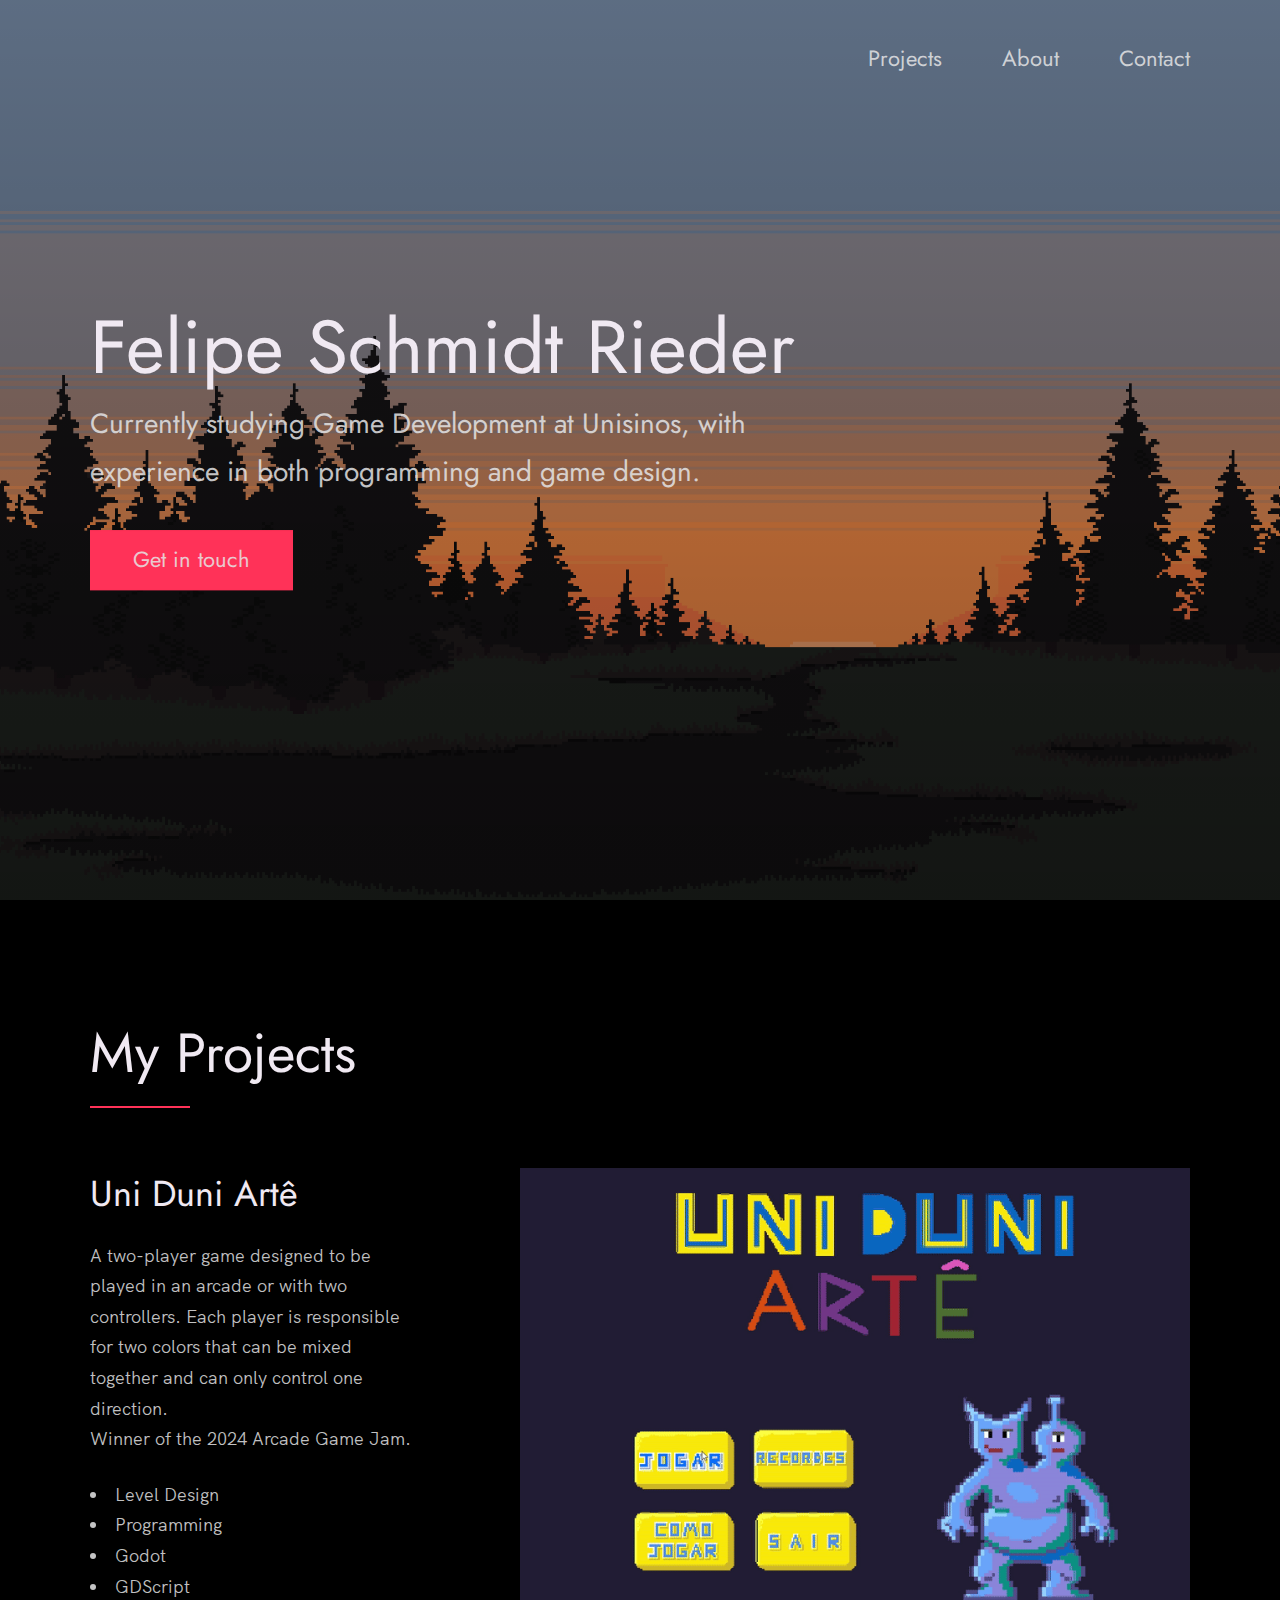
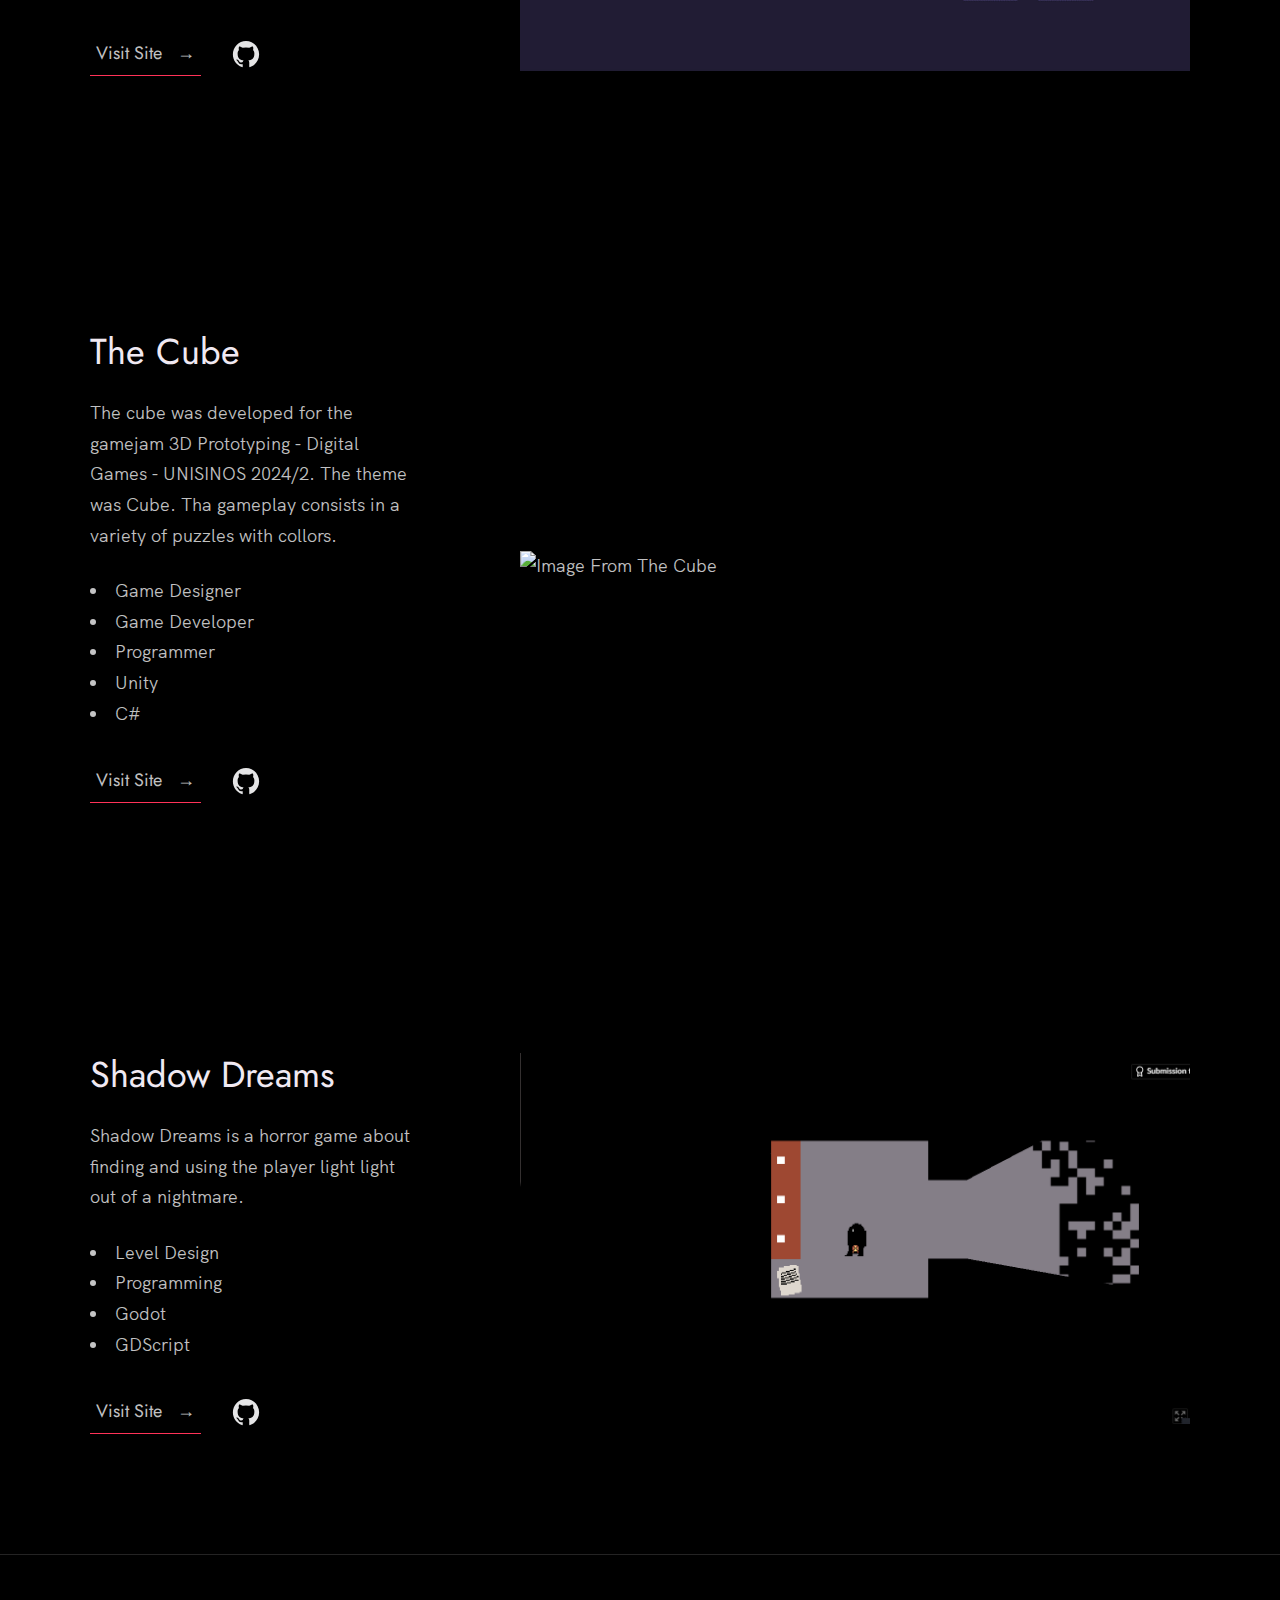
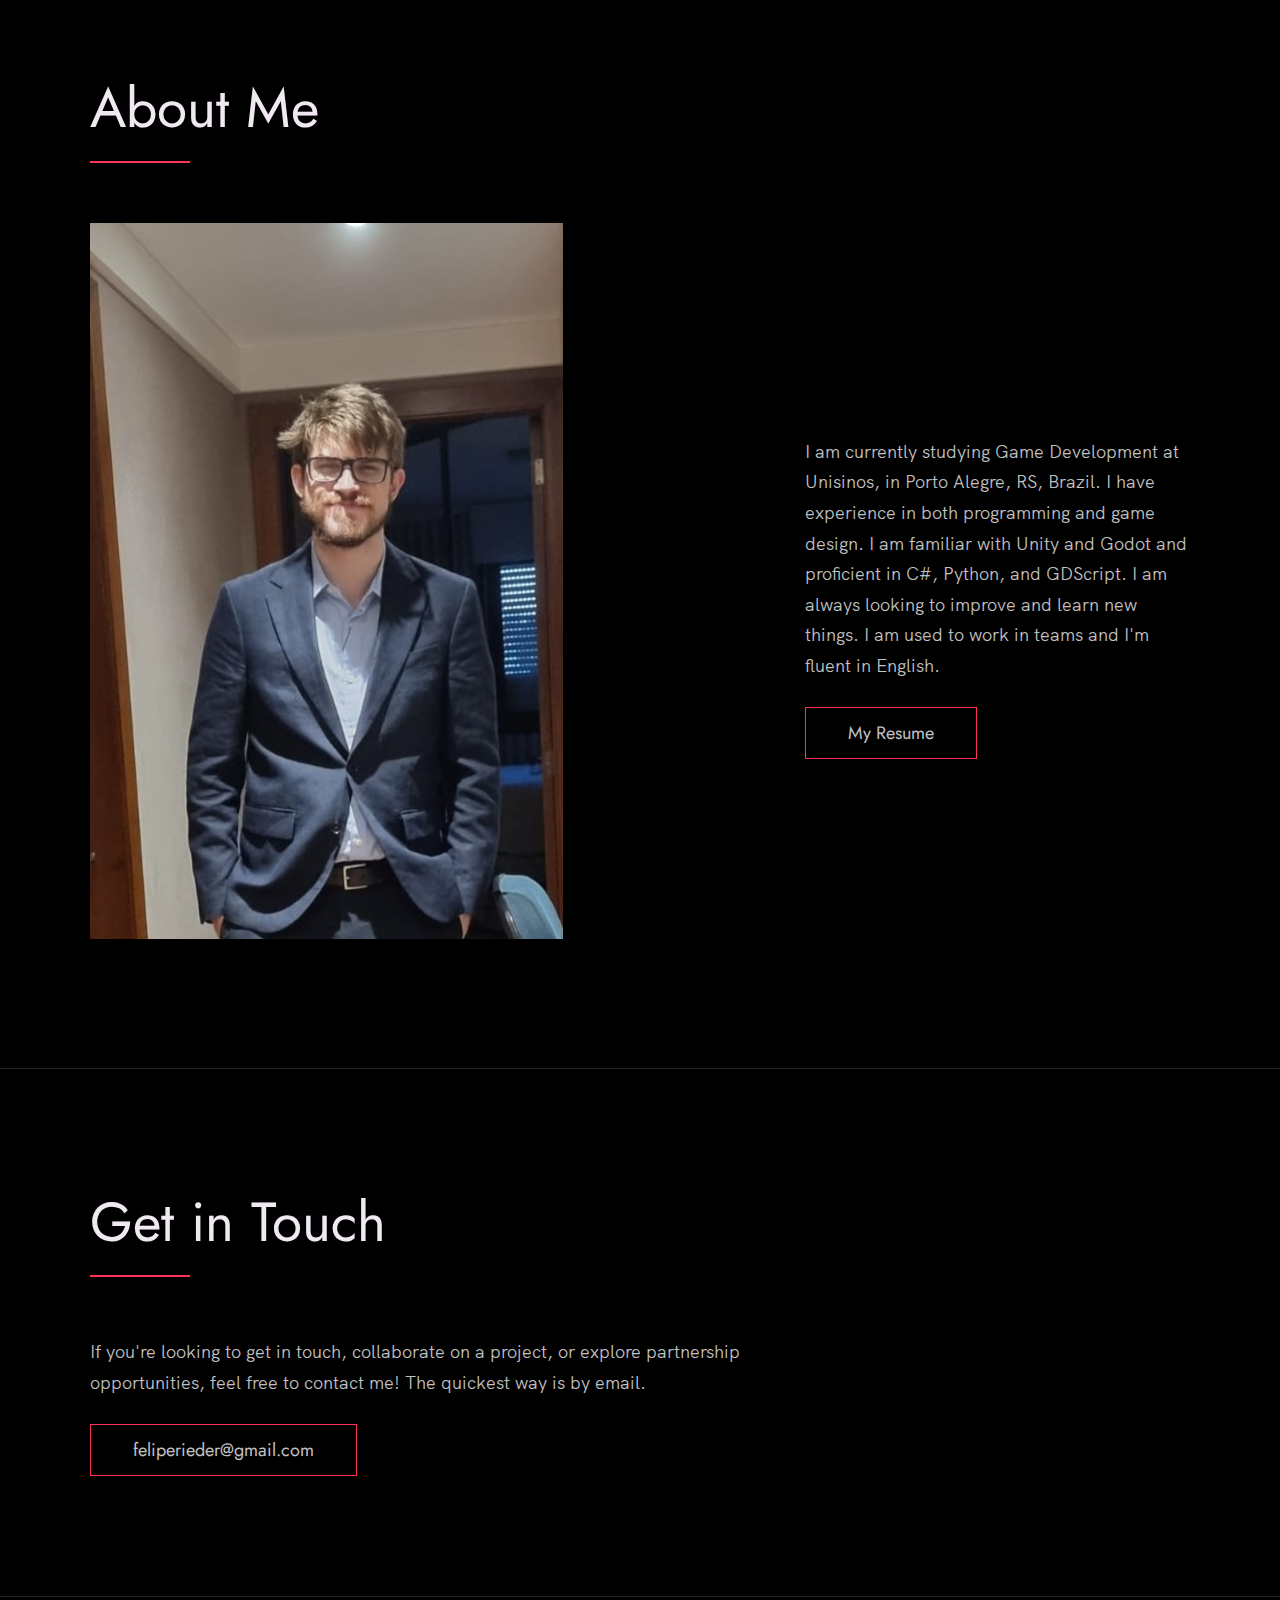
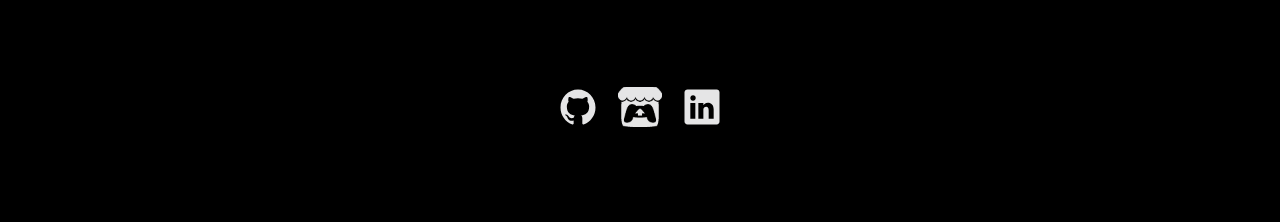
==== commit 6b37a006: "Update index.html" ====
--- a/index.html
+++ b/index.html
@@ -61,7 +61,7 @@
             <div class="work__text">
               <h3>Uni Duni Artê</h3>
               <p>
-                A two-player game designed to be played in an arcade or with two controllers. Each player is responsible for two colors that can be mixed together and can only control one direction. Winner of the 2024 Arcade Game Jam.              </p>
+                A two-player game designed to be played in an arcade or with two controllers. Each player is responsible for two colors that can be mixed together and can only control one direction. <br />Winner of the 2024 Arcade Game Jam.              </p>
               <ul class="work__list">
                 <li>Level Design</li>
                 <li>Programming</li>
@@ -115,7 +115,7 @@
             <div class="work__text">
               <h3>Shadow Dreams</h3>
               <p>
-                Shadow Dreams is a horror game about finding and using your light out of this nightmare.
+                Shadow Dreams is a horror game about finding and using the player light light out of a nightmare.
               </p>
               <ul class="work__list">
                 <li>Level Design</li>
@@ -152,7 +152,7 @@
             <p>
               I am currently studying Game Development at Unisinos, in Porto Alegre, RS, Brazil. I have experience in both programming and game design.
                I am familiar with Unity and Godot and proficient in C#, Python, and GDScript.
-                I am always looking to improve and learn new things. I am accustomed to working in teams and I'm fluent in English.
+                I am always looking to improve and learn new things. I am used to work in teams and I'm fluent in English.
             </p>
             <a href="arch/FelipeRiederGameDev_Curriculum (2).pdf" class="btn">My Resume</a>
           </div>
@@ -173,8 +173,7 @@
       <h2>Get in Touch</h2>
       <div class="contact__info">
         <p>
-          If you're looking to get in touch, collaborate on a project, or explore partnership opportunities, feel free to reach out! The quickest way to reach out to
-          me is via an email.
+          If you're looking to get in touch, collaborate on a project, or explore partnership opportunities, feel free to contact me! The quickest way is by email.
         </p>
         <!-- Replace the email with yours -->
         <a href="mailto:feliperieder@gmail.com" class="btn">feliperieder@gmail.com</a>
@@ -205,10 +204,6 @@
         </li>
       </ul>
 
-      <!-- If you give me some credit by keeping the below paragraph, will be huge for me 😊 Thanks. -->
-      <p>
-        &copy; 2020 - Template designed & developed by <a href="https://nisar.dev" class="link">Nisar</a>.
-      </p>
       <div class="footer__github-buttons">
         <iframe
           src="https://ghbtns.com/github-btn.html?user=nisarhassan12&repo=portfolio-template&type=watch&count=true"
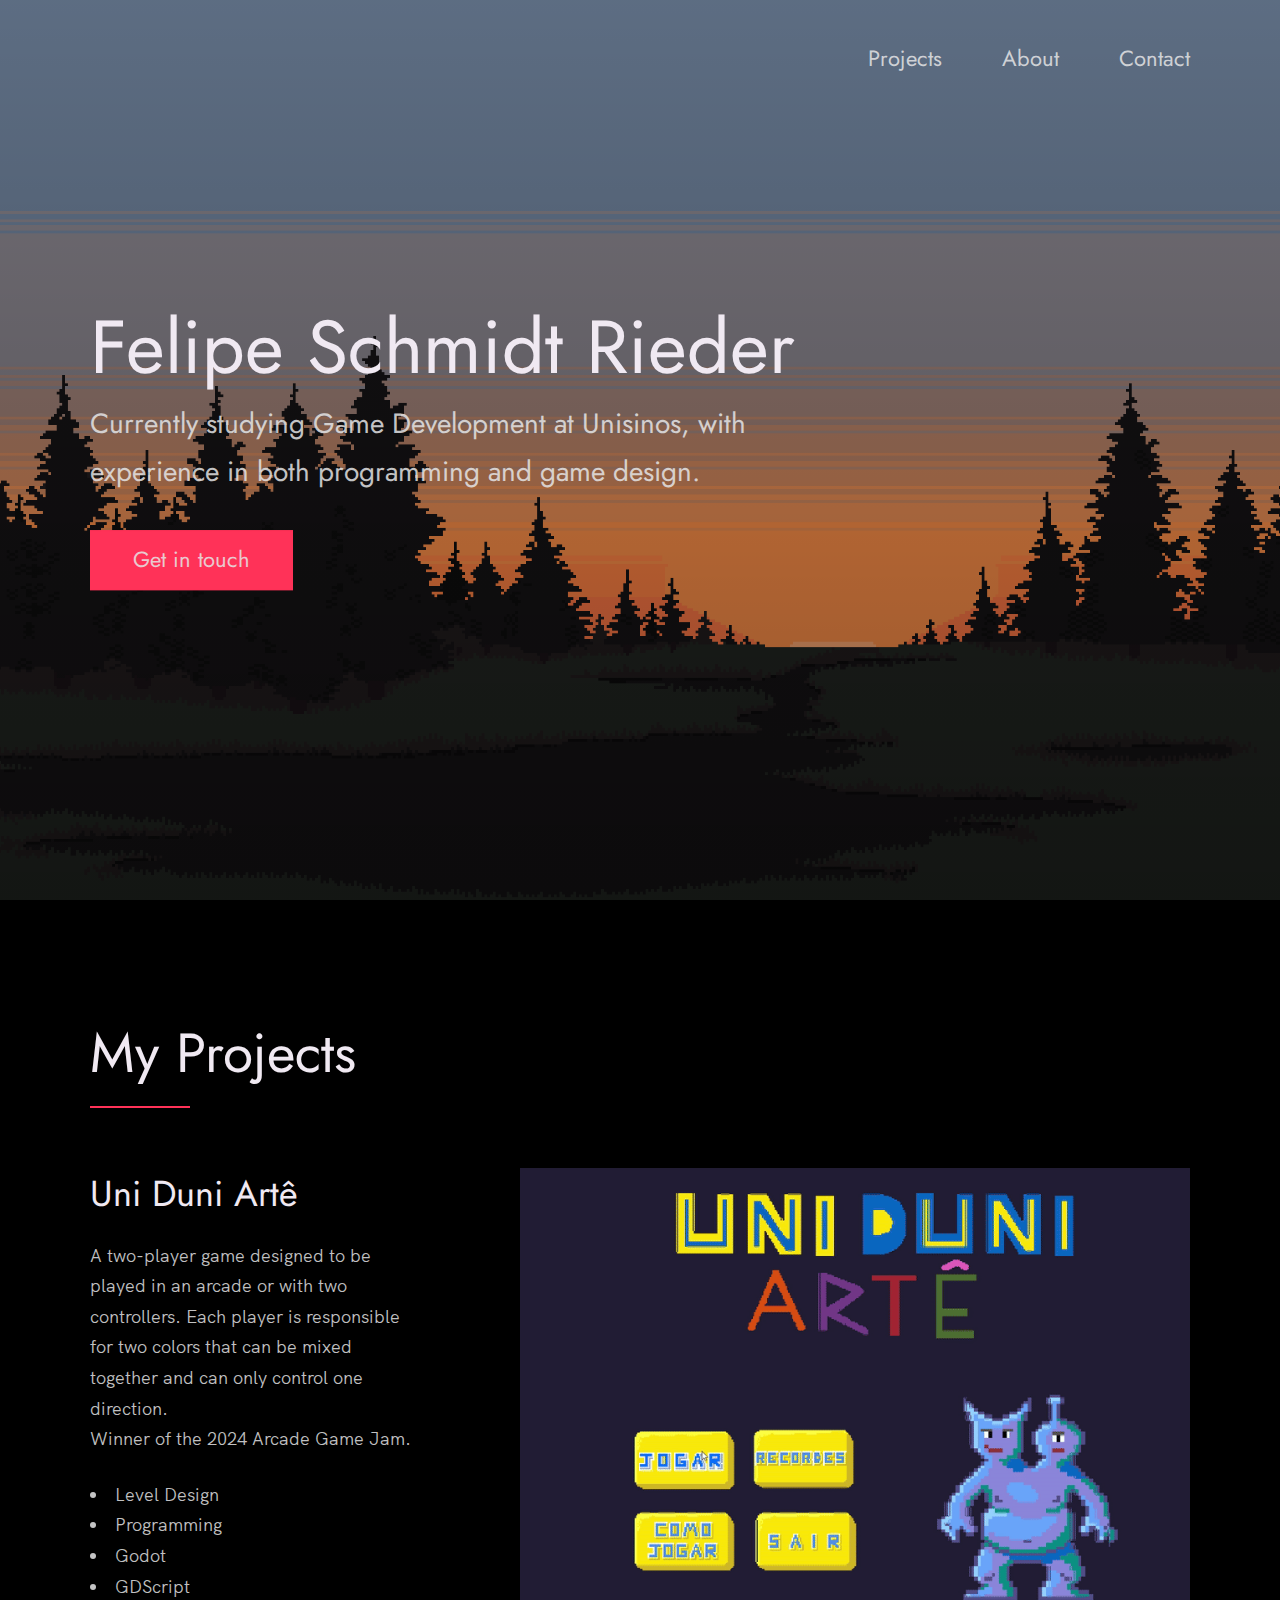
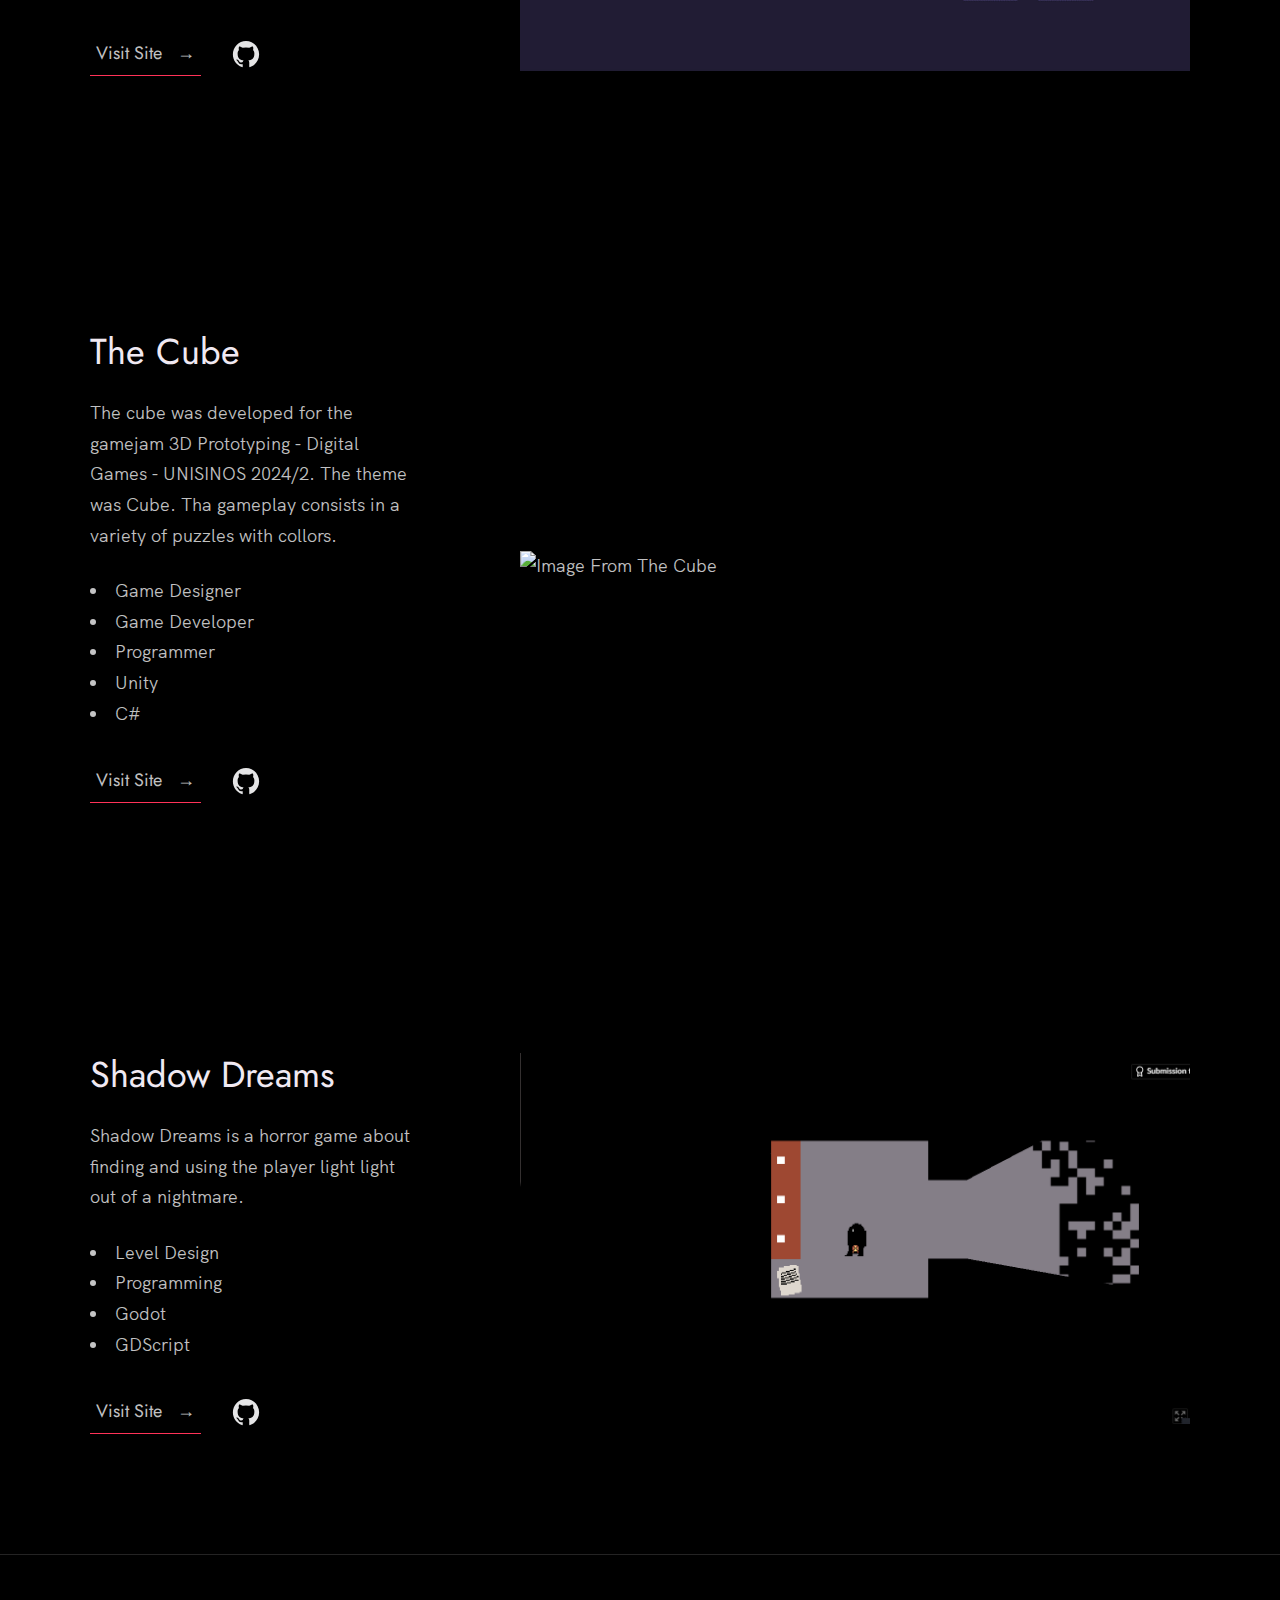
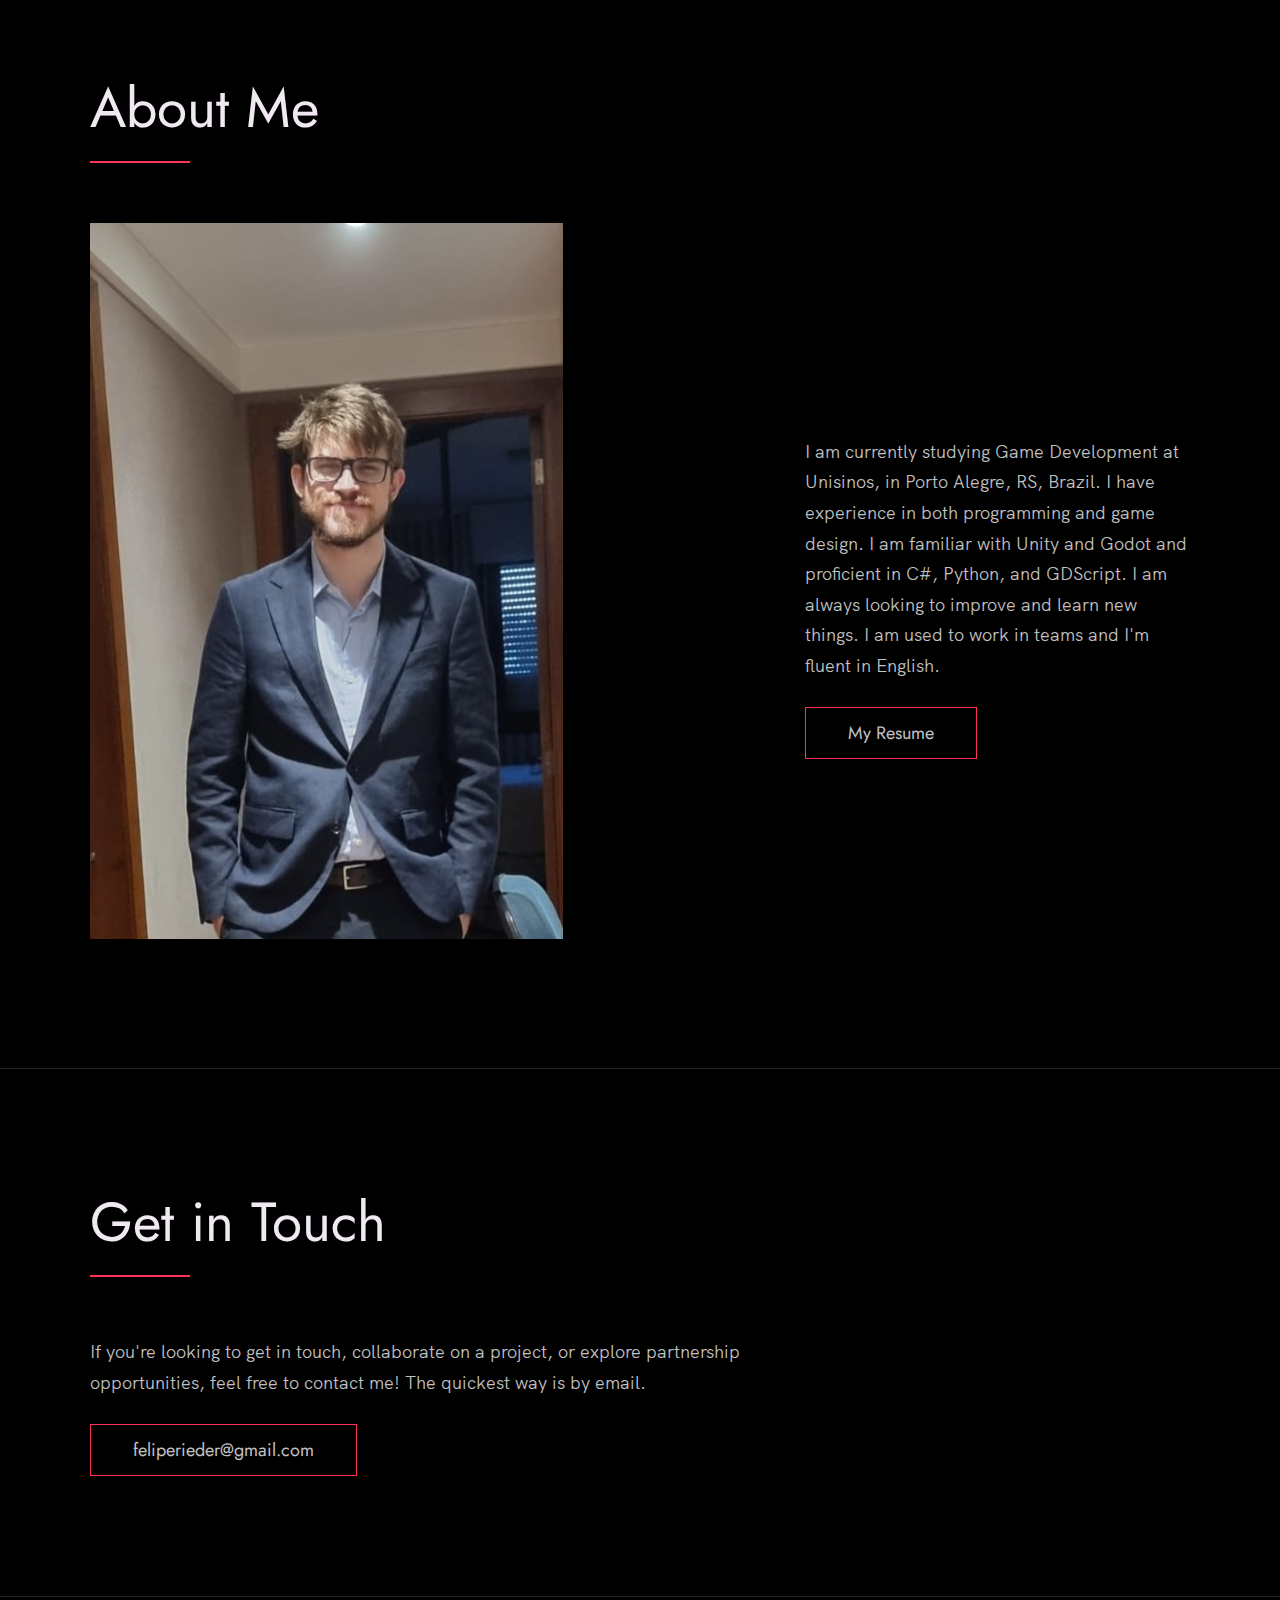
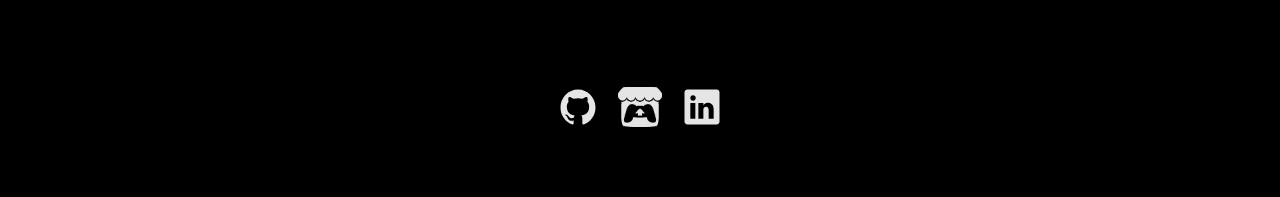
==== commit 3667dbac: "Update index.html" ====
--- a/index.html
+++ b/index.html
@@ -203,13 +203,6 @@
           </a>
         </li>
       </ul>
-
-      <div class="footer__github-buttons">
-        <iframe
-          src="https://ghbtns.com/github-btn.html?user=nisarhassan12&repo=portfolio-template&type=watch&count=true"
-          frameborder="0" scrolling="0" width="170" height="20" title="Watch Portfolio Template on GitHub">
-        </iframe>
-      </div>
     </div>
   </footer>
 
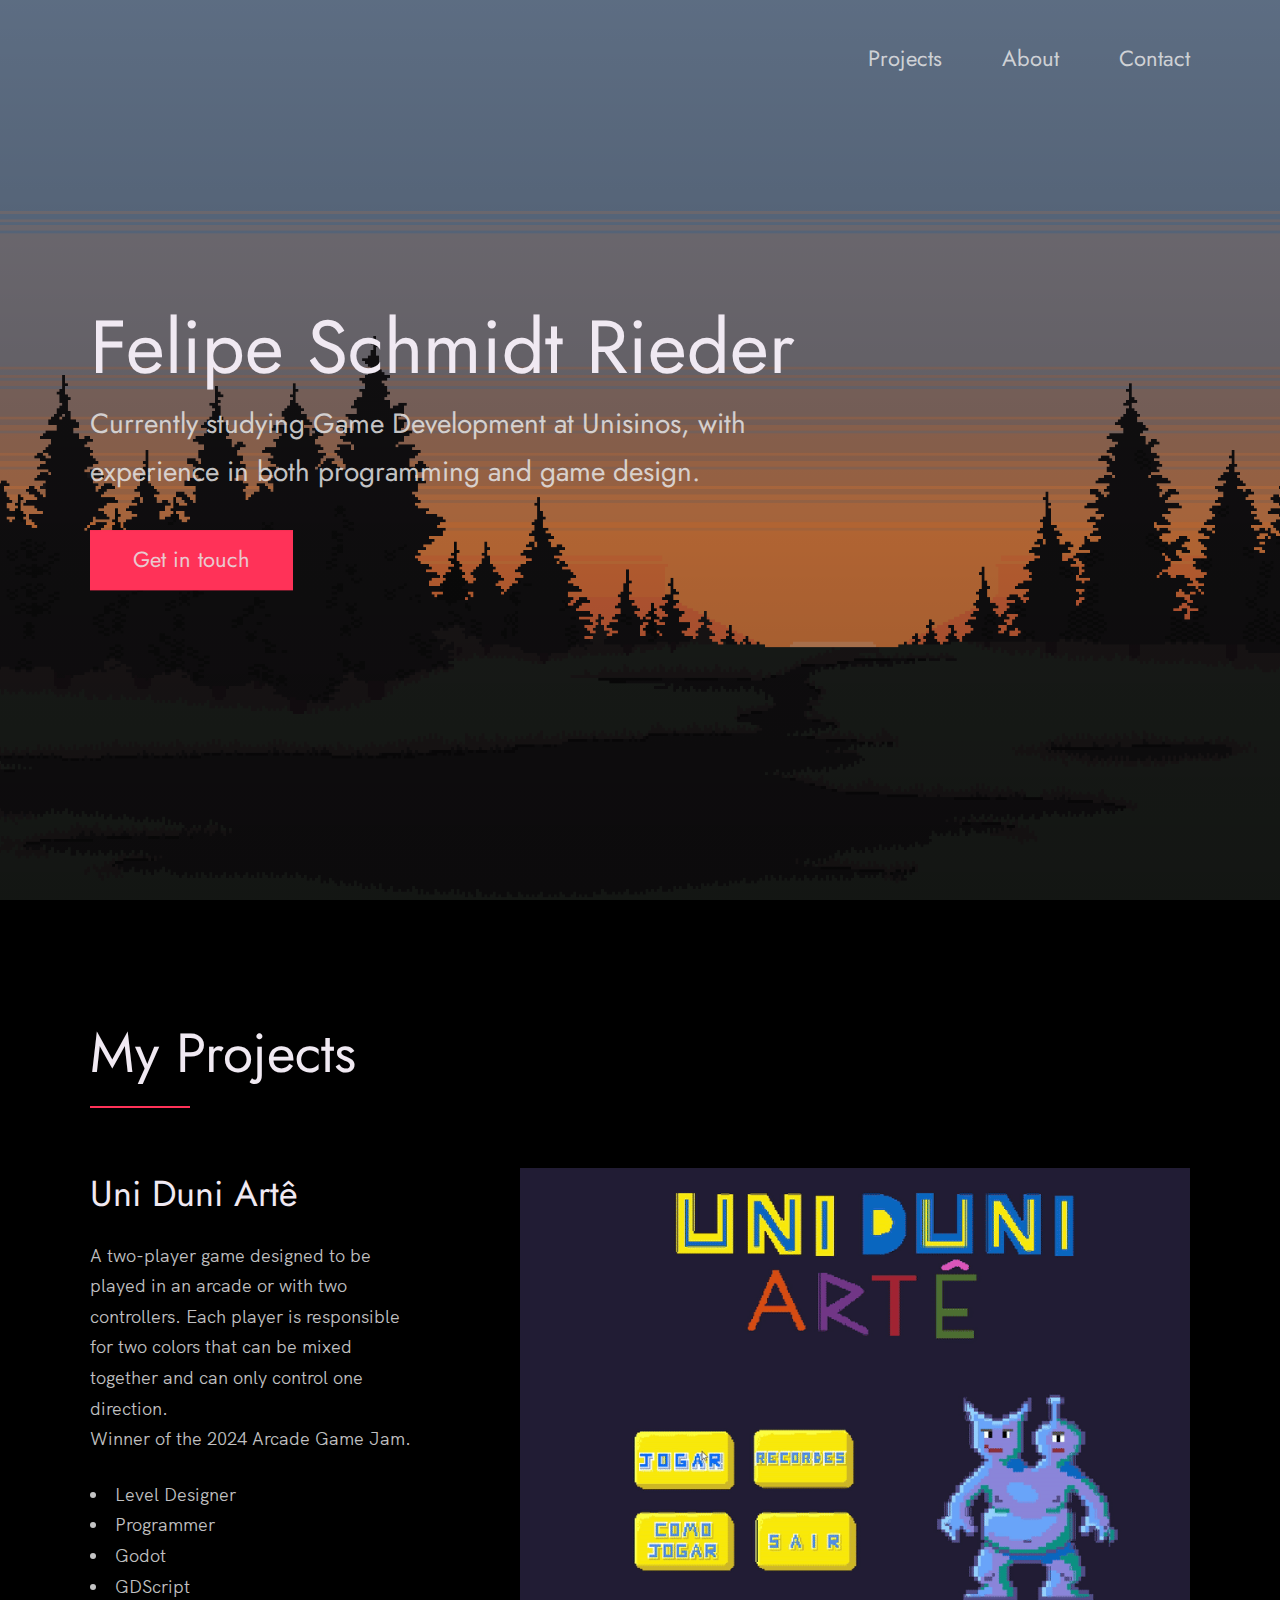
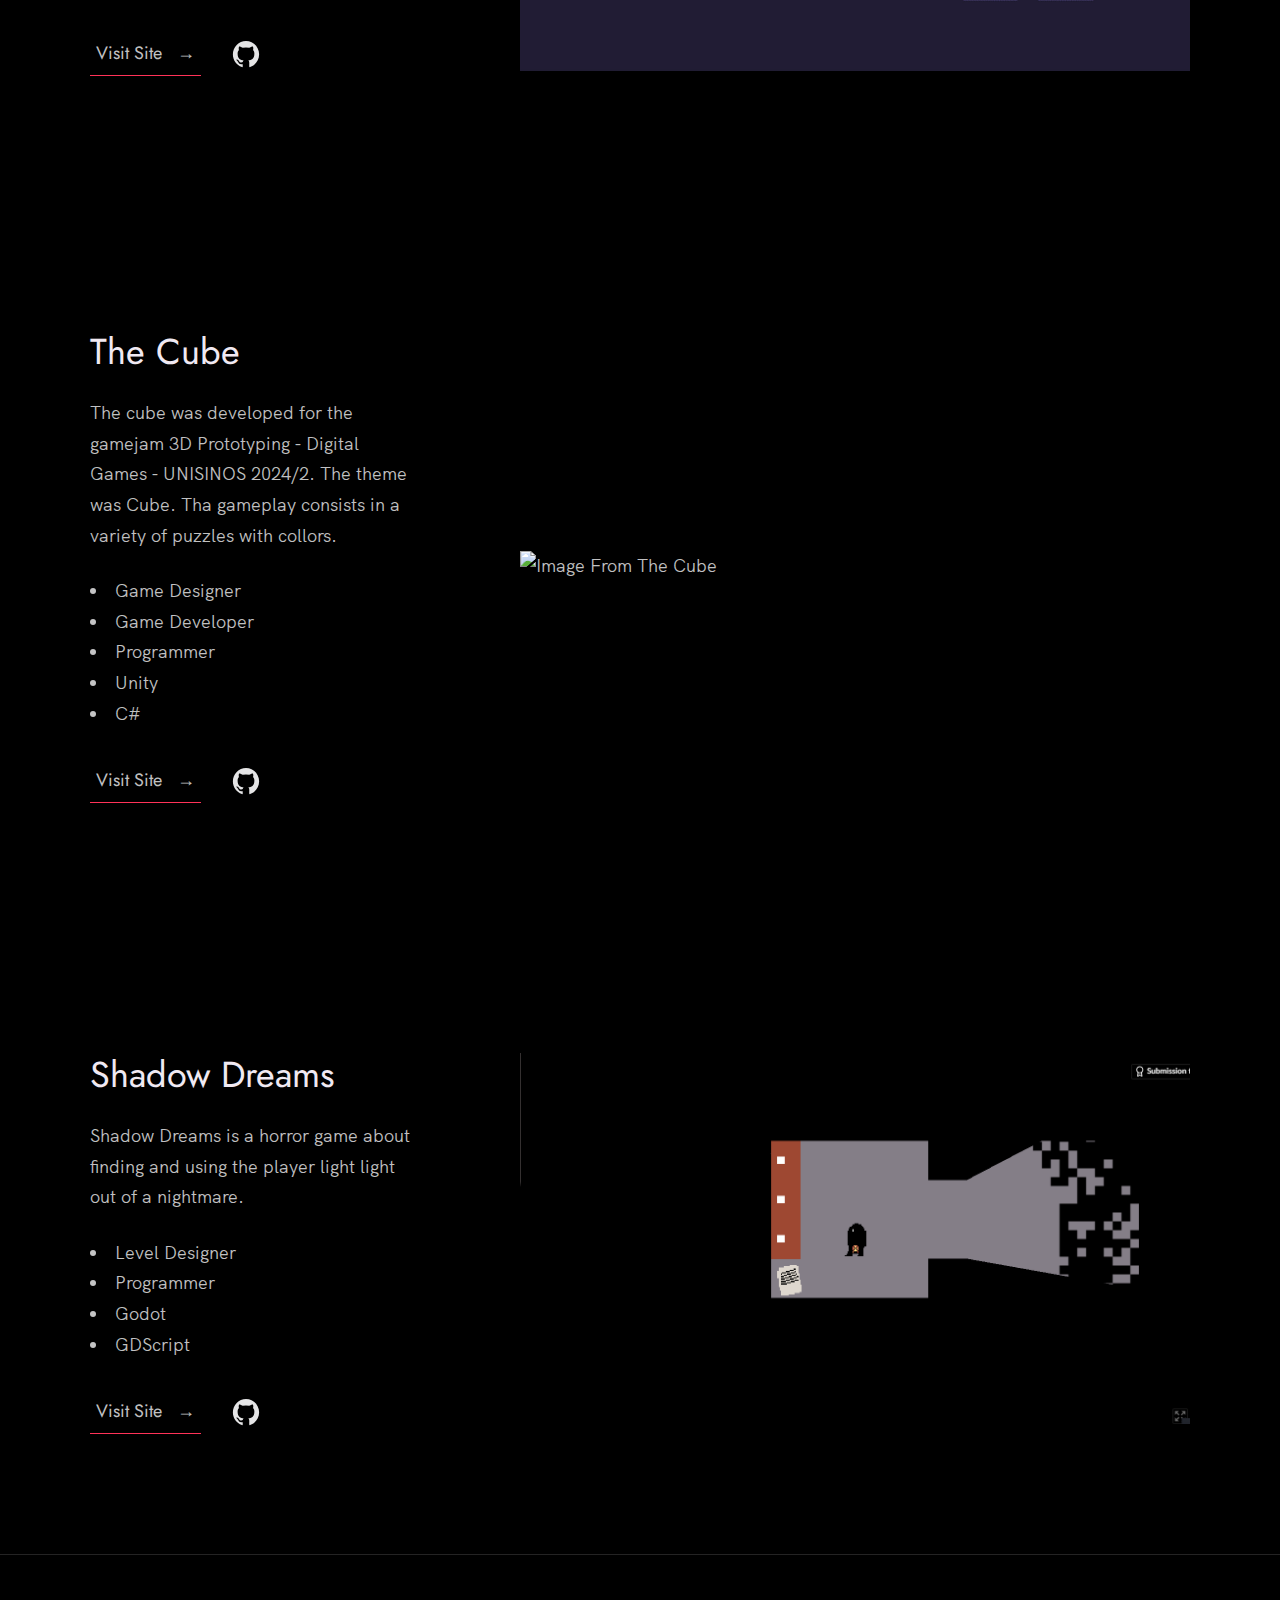
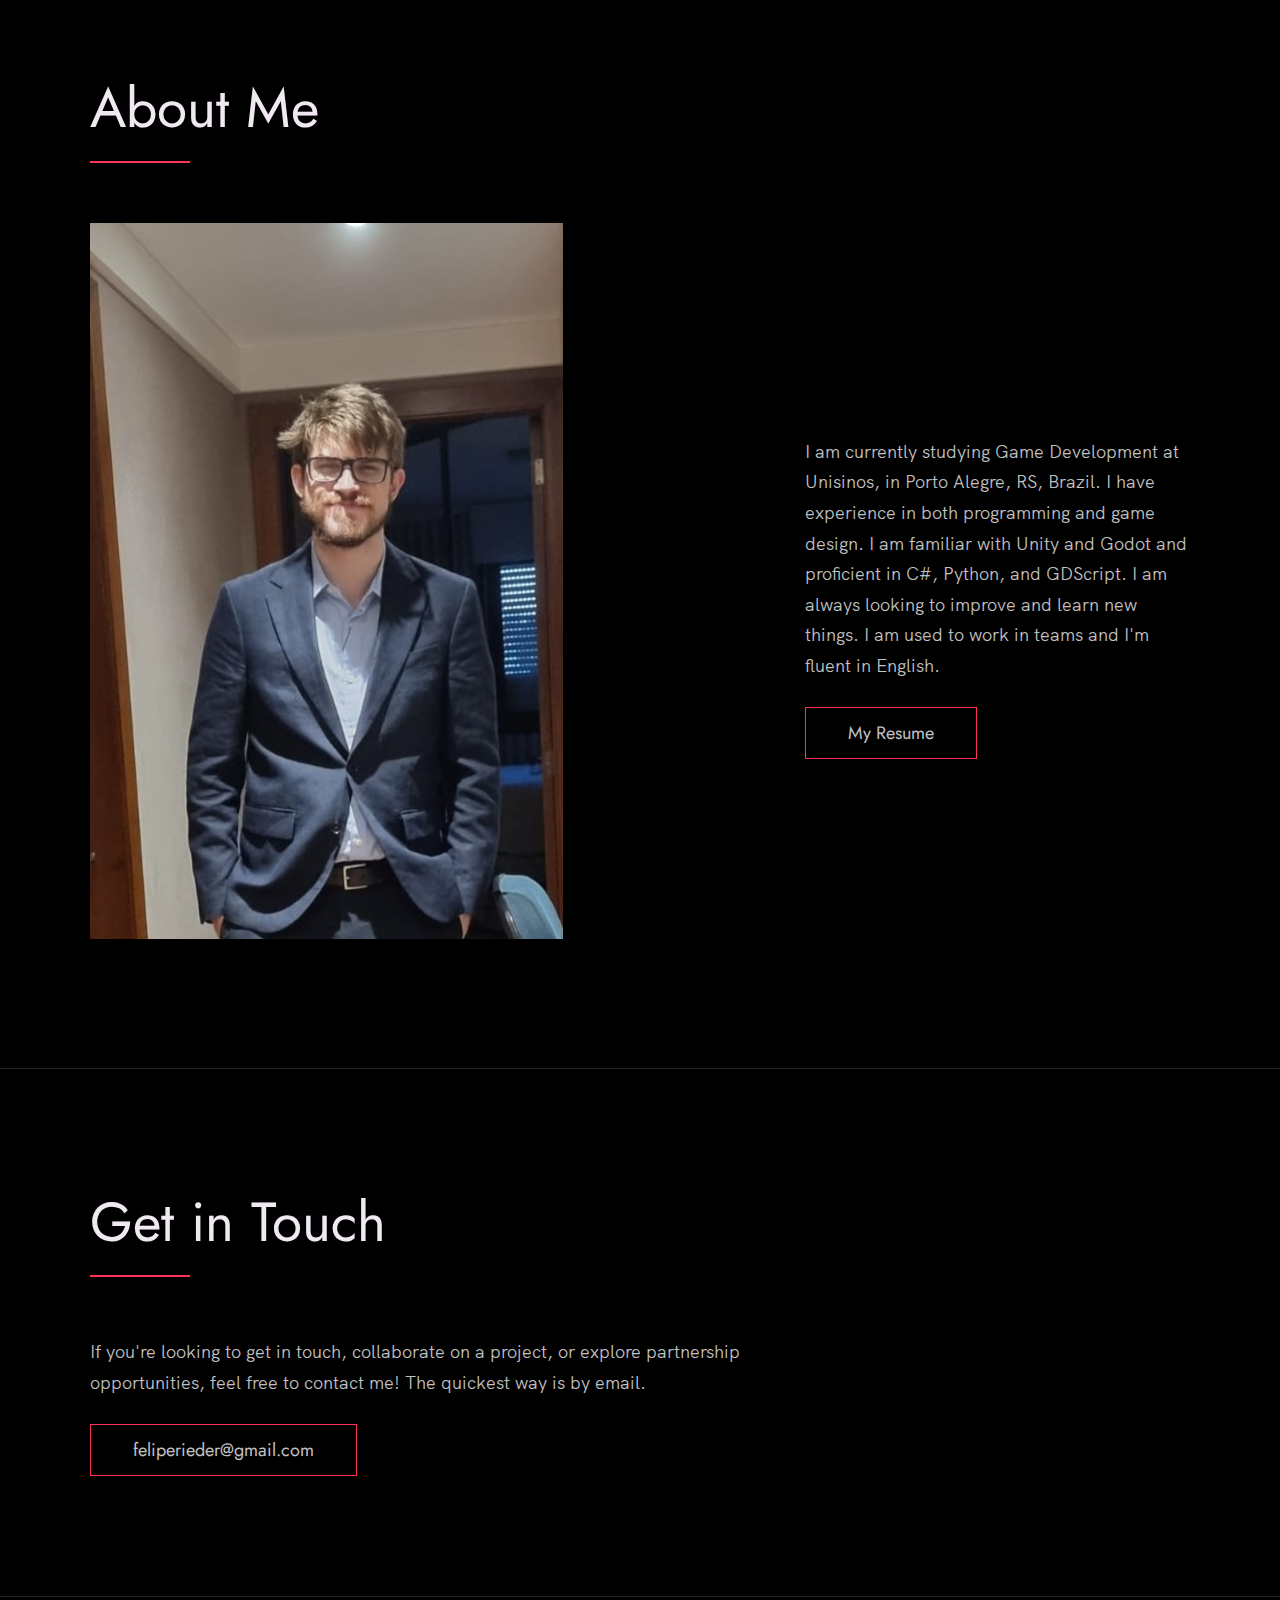
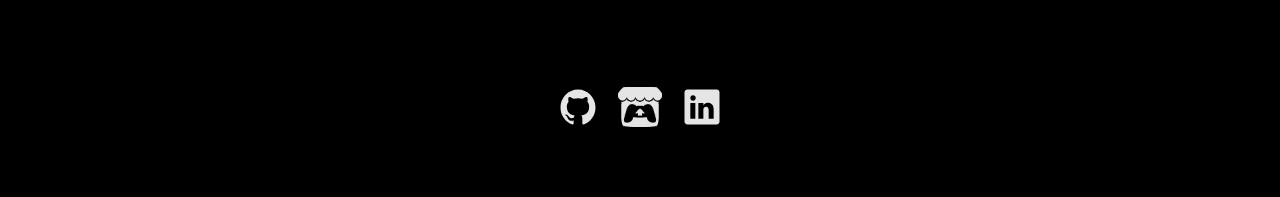
==== commit c4e47ec7: "Update index.html" ====
--- a/index.html
+++ b/index.html
@@ -63,8 +63,8 @@
               <p>
                 A two-player game designed to be played in an arcade or with two controllers. Each player is responsible for two colors that can be mixed together and can only control one direction. <br />Winner of the 2024 Arcade Game Jam.              </p>
               <ul class="work__list">
-                <li>Level Design</li>
-                <li>Programming</li>
+                <li>Level Designer</li>
+                <li>Programmer</li>
                 <li>Godot</li>
                 <li>GDScript</li>
               </ul>
@@ -118,8 +118,8 @@
                 Shadow Dreams is a horror game about finding and using the player light light out of a nightmare.
               </p>
               <ul class="work__list">
-                <li>Level Design</li>
-                <li>Programming</li>
+                <li>Level Designer</li>
+                <li>Programmer</li>
                 <li>Godot</li>
                 <li>GDScript</li>
               </ul>
@@ -154,7 +154,7 @@
                I am familiar with Unity and Godot and proficient in C#, Python, and GDScript.
                 I am always looking to improve and learn new things. I am used to work in teams and I'm fluent in English.
             </p>
-            <a href="arch/FelipeRiederGameDev_Curriculum (2).pdf" class="btn">My Resume</a>
+            <a href="arch/FelipeRiederGameDev_Curriculum (2).pdf" target="_blank" class="btn">My Resume</a>
           </div>
 
           <div class="about__photo-container">
@@ -176,7 +176,7 @@
           If you're looking to get in touch, collaborate on a project, or explore partnership opportunities, feel free to contact me! The quickest way is by email.
         </p>
         <!-- Replace the email with yours -->
-        <a href="mailto:feliperieder@gmail.com" class="btn">feliperieder@gmail.com</a>
+        <a href="mailto:feliperieder@gmail.com" target="_blank" class="btn">feliperieder@gmail.com</a>
       </div>
     </div>
   </section>
@@ -188,17 +188,17 @@
       <!-- Update the links to point to your accounts -->
       <ul class="footer__social-links">
         <li class="footer__social-link-item">
-          <a href="https://github.com/feliperieder" title="Link to Github Profile">
+          <a href="https://github.com/feliperieder" target="_blank" title="Link to Github Profile">
             <img src="./images/github.svg" class="footer__social-image" alt="Github">
           </a>
         </li>
         <li class="footer__social-link-item">
-          <a href="https://roedor.itch.io" title="Link to Itch.io Profile">
+          <a href="https://roedor.itch.io" target="_blank" title="Link to Itch.io Profile">
             <img src="./images/itchio-logo-textless-white.png" class="footer__social-image" alt="Itch.io">
           </a>
         </li>
         <li class="footer__social-link-item">
-          <a href="https://www.linkedin.com/in/felipe-rieder/">
+          <a href="https://www.linkedin.com/in/felipe-rieder/" target="_blank">
             <img src="./images/linkedin.svg" title="Link to Linkedin Profile" class="footer__social-image" alt="Linkedin">
           </a>
         </li>
